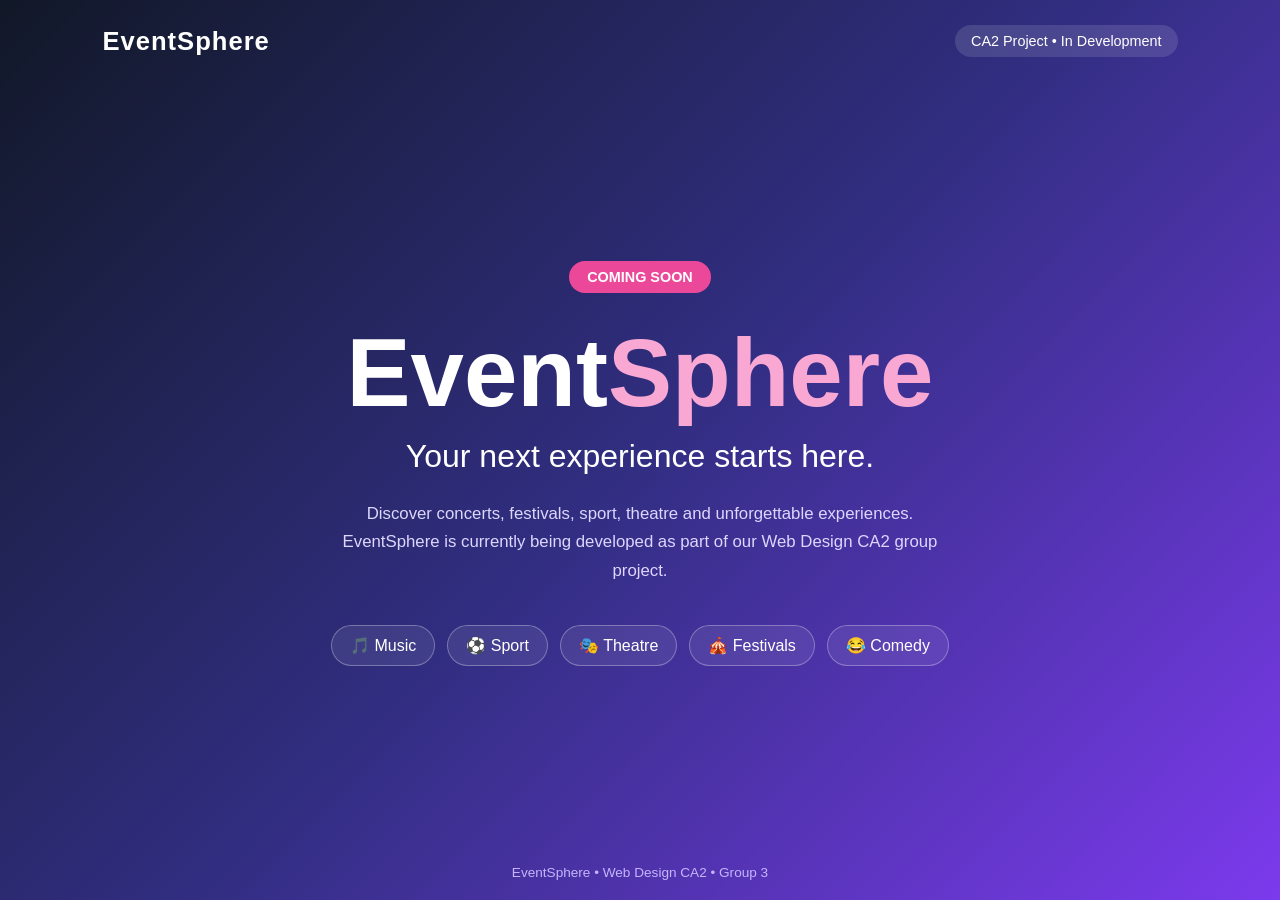
==== index.html @ 582c641f "Add files via upload" ====
<!DOCTYPE html>
<html lang="en">
<head>
    <meta charset="UTF-8">
    <meta name="viewport" content="width=device-width, initial-scale=1.0">

    <title>EventSphere | Coming Soon</title>

    <style>
        * {
            margin: 0;
            padding: 0;
            box-sizing: border-box;
        }

        body {
            font-family: Arial, sans-serif;
            min-height: 100vh;
            background: linear-gradient(135deg, #111827, #312e81, #7c3aed);
            color: white;
            display: flex;
            flex-direction: column;
        }

        nav {
            width: 100%;
            padding: 25px 8%;
            display: flex;
            justify-content: space-between;
            align-items: center;
        }

        .logo {
            font-size: 1.6rem;
            font-weight: bold;
            letter-spacing: 1px;
        }

        .status {
            background: rgba(255,255,255,0.12);
            padding: 8px 16px;
            border-radius: 20px;
            font-size: 0.9rem;
        }

        main {
            flex: 1;
            display: flex;
            justify-content: center;
            align-items: center;
            text-align: center;
            padding: 40px 20px;
        }

        .hero {
            max-width: 800px;
        }

        .tag {
            display: inline-block;
            background: #ec4899;
            padding: 8px 18px;
            border-radius: 20px;
            margin-bottom: 25px;
            font-size: 0.9rem;
            font-weight: bold;
        }

        h1 {
            font-size: clamp(3rem, 8vw, 6rem);
            margin-bottom: 10px;
        }

        h1 span {
            color: #f9a8d4;
        }

        h2 {
            font-size: clamp(1.3rem, 3vw, 2rem);
            font-weight: normal;
            margin-bottom: 25px;
        }

        p {
            max-width: 600px;
            margin: auto;
            line-height: 1.7;
            color: #ddd6fe;
            font-size: 1.05rem;
        }

        .categories {
            margin-top: 40px;
            display: flex;
            justify-content: center;
            flex-wrap: wrap;
            gap: 12px;
        }

        .categories span {
            border: 1px solid rgba(255,255,255,0.3);
            padding: 10px 18px;
            border-radius: 25px;
            background: rgba(255,255,255,0.08);
        }

        footer {
            text-align: center;
            padding: 20px;
            color: #c4b5fd;
            font-size: 0.85rem;
        }

        @media (max-width: 600px) {
            nav {
                padding: 20px;
            }

            .status {
                display: none;
            }
        }
    </style>
</head>

<body>

    <nav>
        <div class="logo">EventSphere</div>
        <div class="status">CA2 Project • In Development</div>
    </nav>

    <main>
        <section class="hero">

            <div class="tag">COMING SOON</div>

            <h1>Event<span>Sphere</span></h1>

            <h2>Your next experience starts here.</h2>

            <p>
                Discover concerts, festivals, sport, theatre and unforgettable
                experiences. EventSphere is currently being developed as part
                of our Web Design CA2 group project.
            </p>

            <div class="categories">
                <span>🎵 Music</span>
                <span>⚽ Sport</span>
                <span>🎭 Theatre</span>
                <span>🎪 Festivals</span>
                <span>😂 Comedy</span>
            </div>

        </section>
    </main>

    <footer>
        EventSphere • Web Design CA2 • Group 3
    </footer>

</body>
</html>
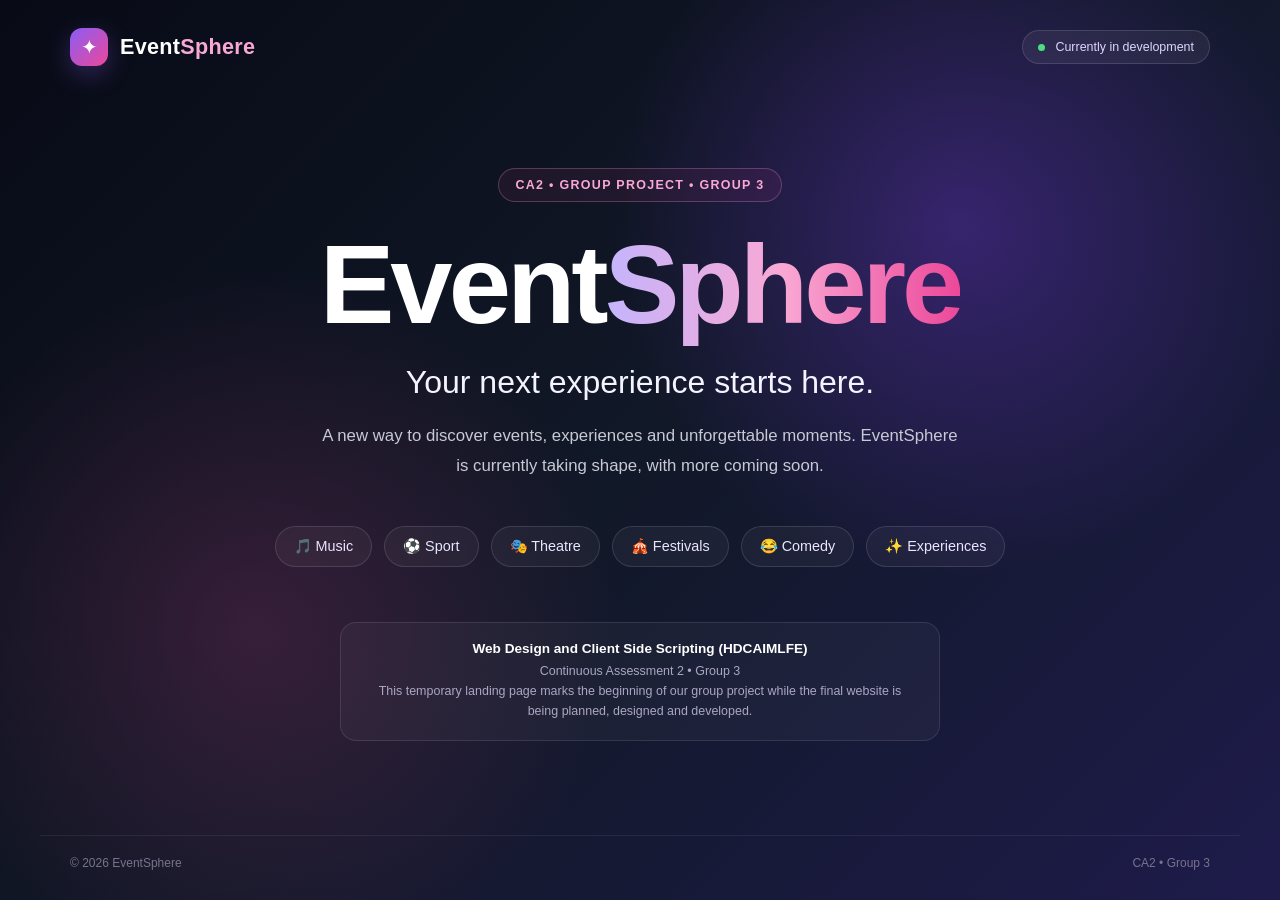
==== commit 0248b69b: "Revamp EventSphere landing page with new design Updated the HTML structure, styles, and content for " ====
--- a/index.html
+++ b/index.html
@@ -1,10 +1,14 @@
 <!DOCTYPE html>
 <html lang="en">
+
 <head>
     <meta charset="UTF-8">
     <meta name="viewport" content="width=device-width, initial-scale=1.0">
 
-    <title>EventSphere | Coming Soon</title>
+    <meta name="description"
+          content="EventSphere - Web Design and Client Side Scripting CA2 Group Project">
+
+    <title>EventSphere | Experiences Start Here</title>
 
     <style>
         * {
@@ -13,152 +17,471 @@
             box-sizing: border-box;
         }
 
+        :root {
+            --primary: #8b5cf6;
+            --secondary: #ec4899;
+            --accent: #f9a8d4;
+            --text: #ffffff;
+            --muted: #c4b5fd;
+            --dark: #090d1a;
+        }
+
         body {
-            font-family: Arial, sans-serif;
+            font-family: Arial, Helvetica, sans-serif;
             min-height: 100vh;
-            background: linear-gradient(135deg, #111827, #312e81, #7c3aed);
-            color: white;
+            color: var(--text);
+            background:
+                radial-gradient(circle at 75% 25%,
+                    rgba(124, 58, 237, 0.35),
+                    transparent 30%),
+
+                radial-gradient(circle at 20% 70%,
+                    rgba(236, 72, 153, 0.18),
+                    transparent 30%),
+
+                linear-gradient(135deg,
+                    #080b16 0%,
+                    #111827 50%,
+                    #1e1b4b 100%);
+
             display: flex;
             flex-direction: column;
         }
+
+
+        /* -----------------------------
+           Navigation
+        ------------------------------ */
 
         nav {
             width: 100%;
-            padding: 25px 8%;
+            max-width: 1200px;
+            margin: auto;
+            padding: 28px 30px;
+
             display: flex;
             justify-content: space-between;
             align-items: center;
         }
 
+        .brand {
+            display: flex;
+            align-items: center;
+            gap: 12px;
+        }
+
+        .brand-icon {
+            width: 38px;
+            height: 38px;
+            border-radius: 12px;
+
+            background: linear-gradient(
+                135deg,
+                var(--primary),
+                var(--secondary)
+            );
+
+            display: flex;
+            justify-content: center;
+            align-items: center;
+
+            font-size: 20px;
+            box-shadow: 0 8px 25px rgba(139, 92, 246, 0.3);
+        }
+
         .logo {
-            font-size: 1.6rem;
+            font-size: 1.35rem;
             font-weight: bold;
-            letter-spacing: 1px;
+            letter-spacing: 0.3px;
+        }
+
+        .logo span {
+            color: var(--accent);
         }
 
         .status {
-            background: rgba(255,255,255,0.12);
-            padding: 8px 16px;
-            border-radius: 20px;
-            font-size: 0.9rem;
-        }
+            border: 1px solid rgba(255, 255, 255, 0.13);
+            background: rgba(255, 255, 255, 0.06);
+
+            padding: 9px 15px;
+            border-radius: 25px;
+
+            font-size: 0.78rem;
+            color: #ddd6fe;
+        }
+
+        .status-dot {
+            display: inline-block;
+
+            width: 7px;
+            height: 7px;
+
+            margin-right: 7px;
+
+            background: #4ade80;
+            border-radius: 50%;
+        }
+
+
+        /* -----------------------------
+           Hero
+        ------------------------------ */
 
         main {
             flex: 1;
-            display: flex;
+
+            width: 100%;
+            max-width: 1200px;
+
+            margin: auto;
+            padding: 60px 30px 80px;
+
+            display: flex;
+            align-items: center;
             justify-content: center;
-            align-items: center;
+
             text-align: center;
-            padding: 40px 20px;
         }
 
         .hero {
-            max-width: 800px;
-        }
-
-        .tag {
+            max-width: 900px;
+        }
+
+        .project-badge {
             display: inline-block;
-            background: #ec4899;
-            padding: 8px 18px;
-            border-radius: 20px;
+
+            border: 1px solid rgba(249, 168, 212, 0.25);
+            background: rgba(236, 72, 153, 0.08);
+
+            color: #f9a8d4;
+
+            padding: 9px 17px;
+            border-radius: 30px;
+
+            font-size: 0.78rem;
+            font-weight: bold;
+
+            letter-spacing: 1.3px;
+            text-transform: uppercase;
+
+            margin-bottom: 30px;
+        }
+
+        h1 {
+            font-size: clamp(4rem, 10vw, 7rem);
+            line-height: 0.95;
+
+            letter-spacing: -4px;
+
             margin-bottom: 25px;
-            font-size: 0.9rem;
-            font-weight: bold;
-        }
-
-        h1 {
-            font-size: clamp(3rem, 8vw, 6rem);
-            margin-bottom: 10px;
         }
 
         h1 span {
-            color: #f9a8d4;
-        }
-
-        h2 {
-            font-size: clamp(1.3rem, 3vw, 2rem);
+            background: linear-gradient(
+                90deg,
+                #c4b5fd,
+                #f9a8d4,
+                #ec4899
+            );
+
+            -webkit-background-clip: text;
+            background-clip: text;
+
+            color: transparent;
+        }
+
+        .tagline {
+            font-size: clamp(1.4rem, 3vw, 2rem);
+
             font-weight: normal;
-            margin-bottom: 25px;
-        }
-
-        p {
-            max-width: 600px;
+            color: #f5f3ff;
+
+            margin-bottom: 20px;
+        }
+
+        .intro {
+            max-width: 650px;
+
             margin: auto;
-            line-height: 1.7;
-            color: #ddd6fe;
+
+            line-height: 1.8;
+
+            color: #c7c9d5;
+
             font-size: 1.05rem;
         }
 
+
+        /* -----------------------------
+           Categories
+        ------------------------------ */
+
         .categories {
-            margin-top: 40px;
+            margin-top: 45px;
+
             display: flex;
             justify-content: center;
             flex-wrap: wrap;
+
             gap: 12px;
         }
 
-        .categories span {
-            border: 1px solid rgba(255,255,255,0.3);
-            padding: 10px 18px;
-            border-radius: 25px;
-            background: rgba(255,255,255,0.08);
-        }
+        .category {
+            padding: 11px 18px;
+
+            border-radius: 30px;
+
+            border: 1px solid rgba(255, 255, 255, 0.12);
+            background: rgba(255, 255, 255, 0.045);
+
+            color: #e9e5ff;
+
+            font-size: 0.9rem;
+
+            transition: 0.25s;
+        }
+
+        .category:hover {
+            transform: translateY(-3px);
+
+            border-color: rgba(249, 168, 212, 0.5);
+
+            background: rgba(236, 72, 153, 0.1);
+        }
+
+
+        /* -----------------------------
+           Project information
+        ------------------------------ */
+
+        .project-card {
+            margin: 55px auto 0;
+
+            max-width: 600px;
+
+            padding: 18px 25px;
+
+            border-radius: 16px;
+
+            border: 1px solid rgba(255, 255, 255, 0.1);
+            background: rgba(255, 255, 255, 0.035);
+        }
+
+        .project-card strong {
+            display: block;
+
+            margin-bottom: 6px;
+
+            font-size: 0.85rem;
+            color: white;
+        }
+
+        .project-card p {
+            font-size: 0.78rem;
+            color: #aaa6c3;
+
+            line-height: 1.6;
+        }
+
+
+        /* -----------------------------
+           Footer
+        ------------------------------ */
 
         footer {
-            text-align: center;
-            padding: 20px;
-            color: #c4b5fd;
-            font-size: 0.85rem;
-        }
+            width: 100%;
+            max-width: 1200px;
+
+            margin: auto;
+
+            padding: 20px 30px 30px;
+
+            display: flex;
+            justify-content: space-between;
+
+            border-top: 1px solid rgba(255, 255, 255, 0.07);
+
+            color: #77738d;
+
+            font-size: 0.75rem;
+        }
+
+
+        /* -----------------------------
+           Mobile
+        ------------------------------ */
 
         @media (max-width: 600px) {
+
             nav {
-                padding: 20px;
+                padding: 22px 20px;
             }
 
             .status {
                 display: none;
             }
-        }
+
+            main {
+                padding: 45px 20px 60px;
+            }
+
+            h1 {
+                letter-spacing: -2px;
+            }
+
+            .categories {
+                margin-top: 35px;
+            }
+
+            footer {
+                padding: 20px;
+
+                flex-direction: column;
+                gap: 7px;
+
+                text-align: center;
+            }
+        }
+
     </style>
 </head>
 
+
 <body>
 
+
+    <!-- Navigation -->
+
     <nav>
-        <div class="logo">EventSphere</div>
-        <div class="status">CA2 Project • In Development</div>
+
+        <div class="brand">
+
+            <div class="brand-icon">
+                ✦
+            </div>
+
+            <div class="logo">
+                Event<span>Sphere</span>
+            </div>
+
+        </div>
+
+
+        <div class="status">
+
+            <span class="status-dot"></span>
+
+            Currently in development
+
+        </div>
+
     </nav>
 
+
+
+    <!-- Main Content -->
+
     <main>
+
         <section class="hero">
 
-            <div class="tag">COMING SOON</div>
-
-            <h1>Event<span>Sphere</span></h1>
-
-            <h2>Your next experience starts here.</h2>
-
-            <p>
-                Discover concerts, festivals, sport, theatre and unforgettable
-                experiences. EventSphere is currently being developed as part
-                of our Web Design CA2 group project.
+            <div class="project-badge">
+                CA2 • Group Project • Group 3
+            </div>
+
+
+            <h1>
+                Event<span>Sphere</span>
+            </h1>
+
+
+            <h2 class="tagline">
+                Your next experience starts here.
+            </h2>
+
+
+            <p class="intro">
+
+                A new way to discover events, experiences
+                and unforgettable moments.
+
+                EventSphere is currently taking shape,
+                with more coming soon.
+
             </p>
 
+
             <div class="categories">
-                <span>🎵 Music</span>
-                <span>⚽ Sport</span>
-                <span>🎭 Theatre</span>
-                <span>🎪 Festivals</span>
-                <span>😂 Comedy</span>
+
+                <div class="category">
+                    🎵 Music
+                </div>
+
+                <div class="category">
+                    ⚽ Sport
+                </div>
+
+                <div class="category">
+                    🎭 Theatre
+                </div>
+
+                <div class="category">
+                    🎪 Festivals
+                </div>
+
+                <div class="category">
+                    😂 Comedy
+                </div>
+
+                <div class="category">
+                    ✨ Experiences
+                </div>
+
             </div>
 
+
+
+            <!-- Academic project information -->
+
+            <div class="project-card">
+
+                <strong>
+                    Web Design and Client Side Scripting (HDCAIMLFE)
+                </strong>
+
+                <p>
+                    Continuous Assessment 2 • Group 3
+                </p>
+
+                <p>
+                    This temporary landing page marks the beginning
+                    of our group project while the final website is
+                    being planned, designed and developed.
+                </p>
+
+            </div>
+
         </section>
+
     </main>
 
+
+
+    <!-- Footer -->
+
     <footer>
-        EventSphere • Web Design CA2 • Group 3
+
+        <span>
+            © 2026 EventSphere
+        </span>
+
+        <span>
+            CA2 • Group 3
+        </span>
+
     </footer>
 
+
 </body>
-</html>+
+</html>
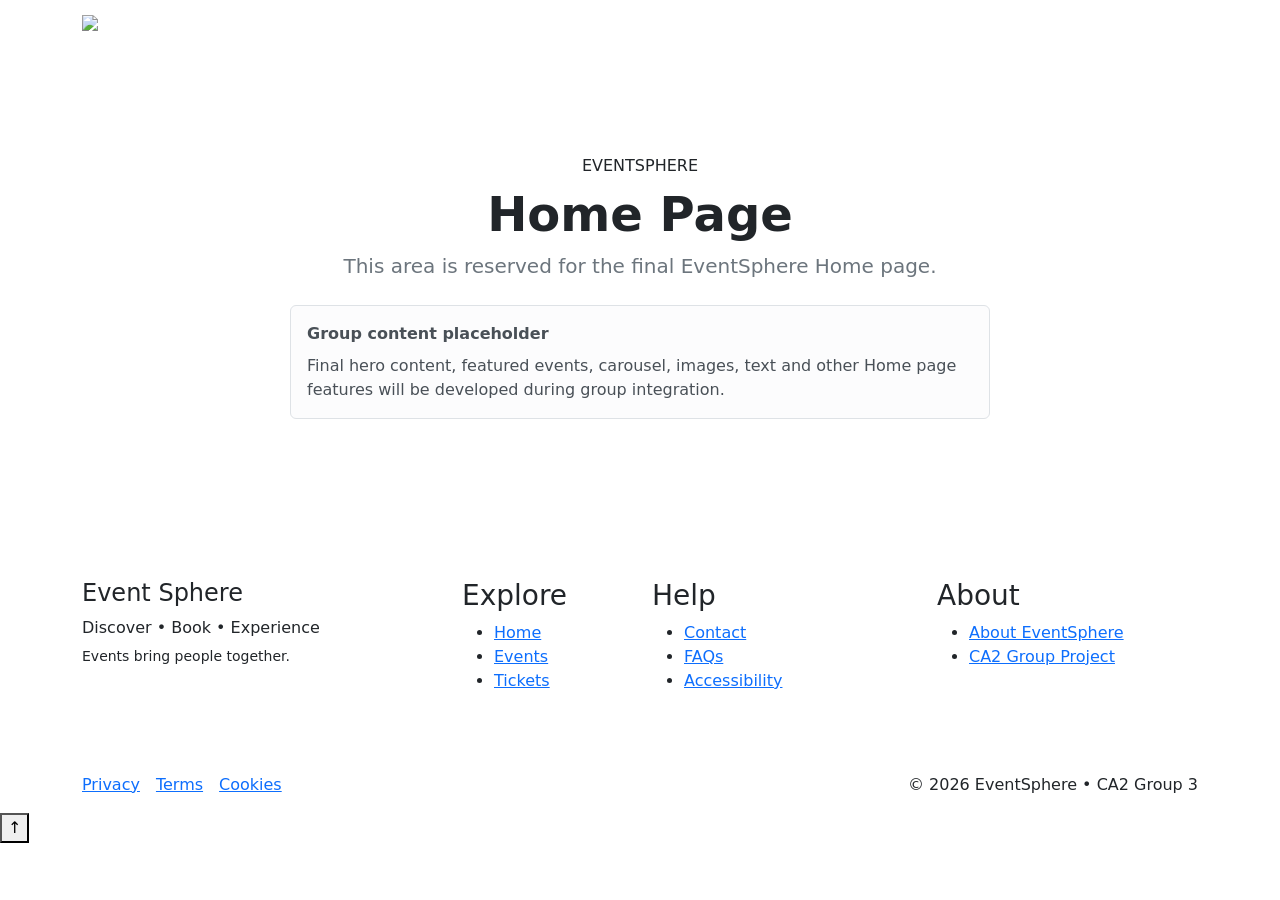
==== commit 7febefd0: "Add files via upload" ====
--- a/index.html
+++ b/index.html
@@ -1,487 +1,448 @@
-<!DOCTYPE html>
+<!doctype html>
 <html lang="en">
-
-<head>
-    <meta charset="UTF-8">
-    <meta name="viewport" content="width=device-width, initial-scale=1.0">
-
-    <meta name="description"
-          content="EventSphere - Web Design and Client Side Scripting CA2 Group Project">
-
-    <title>EventSphere | Experiences Start Here</title>
-
-    <style>
-        * {
-            margin: 0;
-            padding: 0;
-            box-sizing: border-box;
-        }
-
-        :root {
-            --primary: #8b5cf6;
-            --secondary: #ec4899;
-            --accent: #f9a8d4;
-            --text: #ffffff;
-            --muted: #c4b5fd;
-            --dark: #090d1a;
-        }
-
-        body {
-            font-family: Arial, Helvetica, sans-serif;
-            min-height: 100vh;
-            color: var(--text);
-            background:
-                radial-gradient(circle at 75% 25%,
-                    rgba(124, 58, 237, 0.35),
-                    transparent 30%),
-
-                radial-gradient(circle at 20% 70%,
-                    rgba(236, 72, 153, 0.18),
-                    transparent 30%),
-
-                linear-gradient(135deg,
-                    #080b16 0%,
-                    #111827 50%,
-                    #1e1b4b 100%);
-
-            display: flex;
-            flex-direction: column;
-        }
-
-
-        /* -----------------------------
-           Navigation
-        ------------------------------ */
-
-        nav {
-            width: 100%;
-            max-width: 1200px;
-            margin: auto;
-            padding: 28px 30px;
-
-            display: flex;
-            justify-content: space-between;
-            align-items: center;
-        }
-
-        .brand {
-            display: flex;
-            align-items: center;
-            gap: 12px;
-        }
-
-        .brand-icon {
-            width: 38px;
-            height: 38px;
-            border-radius: 12px;
-
-            background: linear-gradient(
-                135deg,
-                var(--primary),
-                var(--secondary)
-            );
-
-            display: flex;
-            justify-content: center;
-            align-items: center;
-
-            font-size: 20px;
-            box-shadow: 0 8px 25px rgba(139, 92, 246, 0.3);
-        }
-
-        .logo {
-            font-size: 1.35rem;
-            font-weight: bold;
-            letter-spacing: 0.3px;
-        }
-
-        .logo span {
-            color: var(--accent);
-        }
-
-        .status {
-            border: 1px solid rgba(255, 255, 255, 0.13);
-            background: rgba(255, 255, 255, 0.06);
-
-            padding: 9px 15px;
-            border-radius: 25px;
-
-            font-size: 0.78rem;
-            color: #ddd6fe;
-        }
-
-        .status-dot {
-            display: inline-block;
-
-            width: 7px;
-            height: 7px;
-
-            margin-right: 7px;
-
-            background: #4ade80;
-            border-radius: 50%;
-        }
-
-
-        /* -----------------------------
-           Hero
-        ------------------------------ */
-
-        main {
-            flex: 1;
-
-            width: 100%;
-            max-width: 1200px;
-
-            margin: auto;
-            padding: 60px 30px 80px;
-
-            display: flex;
-            align-items: center;
-            justify-content: center;
-
-            text-align: center;
-        }
-
-        .hero {
-            max-width: 900px;
-        }
-
-        .project-badge {
-            display: inline-block;
-
-            border: 1px solid rgba(249, 168, 212, 0.25);
-            background: rgba(236, 72, 153, 0.08);
-
-            color: #f9a8d4;
-
-            padding: 9px 17px;
-            border-radius: 30px;
-
-            font-size: 0.78rem;
-            font-weight: bold;
-
-            letter-spacing: 1.3px;
-            text-transform: uppercase;
-
-            margin-bottom: 30px;
-        }
-
-        h1 {
-            font-size: clamp(4rem, 10vw, 7rem);
-            line-height: 0.95;
-
-            letter-spacing: -4px;
-
-            margin-bottom: 25px;
-        }
-
-        h1 span {
-            background: linear-gradient(
-                90deg,
-                #c4b5fd,
-                #f9a8d4,
-                #ec4899
-            );
-
-            -webkit-background-clip: text;
-            background-clip: text;
-
-            color: transparent;
-        }
-
-        .tagline {
-            font-size: clamp(1.4rem, 3vw, 2rem);
-
-            font-weight: normal;
-            color: #f5f3ff;
-
-            margin-bottom: 20px;
-        }
-
-        .intro {
-            max-width: 650px;
-
-            margin: auto;
-
-            line-height: 1.8;
-
-            color: #c7c9d5;
-
-            font-size: 1.05rem;
-        }
-
-
-        /* -----------------------------
-           Categories
-        ------------------------------ */
-
-        .categories {
-            margin-top: 45px;
-
-            display: flex;
-            justify-content: center;
-            flex-wrap: wrap;
-
-            gap: 12px;
-        }
-
-        .category {
-            padding: 11px 18px;
-
-            border-radius: 30px;
-
-            border: 1px solid rgba(255, 255, 255, 0.12);
-            background: rgba(255, 255, 255, 0.045);
-
-            color: #e9e5ff;
-
-            font-size: 0.9rem;
-
-            transition: 0.25s;
-        }
-
-        .category:hover {
-            transform: translateY(-3px);
-
-            border-color: rgba(249, 168, 212, 0.5);
-
-            background: rgba(236, 72, 153, 0.1);
-        }
-
-
-        /* -----------------------------
-           Project information
-        ------------------------------ */
-
-        .project-card {
-            margin: 55px auto 0;
-
-            max-width: 600px;
-
-            padding: 18px 25px;
-
-            border-radius: 16px;
-
-            border: 1px solid rgba(255, 255, 255, 0.1);
-            background: rgba(255, 255, 255, 0.035);
-        }
-
-        .project-card strong {
-            display: block;
-
-            margin-bottom: 6px;
-
-            font-size: 0.85rem;
-            color: white;
-        }
-
-        .project-card p {
-            font-size: 0.78rem;
-            color: #aaa6c3;
-
-            line-height: 1.6;
-        }
-
-
-        /* -----------------------------
-           Footer
-        ------------------------------ */
-
-        footer {
-            width: 100%;
-            max-width: 1200px;
-
-            margin: auto;
-
-            padding: 20px 30px 30px;
-
-            display: flex;
-            justify-content: space-between;
-
-            border-top: 1px solid rgba(255, 255, 255, 0.07);
-
-            color: #77738d;
-
-            font-size: 0.75rem;
-        }
-
-
-        /* -----------------------------
-           Mobile
-        ------------------------------ */
-
-        @media (max-width: 600px) {
-
-            nav {
-                padding: 22px 20px;
-            }
-
-            .status {
-                display: none;
-            }
-
-            main {
-                padding: 45px 20px 60px;
-            }
-
-            h1 {
-                letter-spacing: -2px;
-            }
-
-            .categories {
-                margin-top: 35px;
-            }
-
-            footer {
-                padding: 20px;
-
-                flex-direction: column;
-                gap: 7px;
-
-                text-align: center;
-            }
-        }
-
-    </style>
-</head>
-
-
-<body>
-
-
-    <!-- Navigation -->
-
-    <nav>
-
-        <div class="brand">
-
-            <div class="brand-icon">
-                ✦
-            </div>
-
-            <div class="logo">
-                Event<span>Sphere</span>
-            </div>
-
-        </div>
-
-
-        <div class="status">
-
-            <span class="status-dot"></span>
-
-            Currently in development
-
-        </div>
-
-    </nav>
-
-
-
-    <!-- Main Content -->
-
-    <main>
-
-        <section class="hero">
-
-            <div class="project-badge">
-                CA2 • Group Project • Group 3
-            </div>
-
-
-            <h1>
-                Event<span>Sphere</span>
-            </h1>
-
-
-            <h2 class="tagline">
-                Your next experience starts here.
-            </h2>
-
-
-            <p class="intro">
-
-                A new way to discover events, experiences
-                and unforgettable moments.
-
-                EventSphere is currently taking shape,
-                with more coming soon.
-
-            </p>
-
-
-            <div class="categories">
-
-                <div class="category">
-                    🎵 Music
-                </div>
-
-                <div class="category">
-                    ⚽ Sport
-                </div>
-
-                <div class="category">
-                    🎭 Theatre
-                </div>
-
-                <div class="category">
-                    🎪 Festivals
-                </div>
-
-                <div class="category">
-                    😂 Comedy
-                </div>
-
-                <div class="category">
-                    ✨ Experiences
-                </div>
-
-            </div>
-
-
-
-            <!-- Academic project information -->
-
-            <div class="project-card">
-
-                <strong>
-                    Web Design and Client Side Scripting (HDCAIMLFE)
-                </strong>
-
-                <p>
-                    Continuous Assessment 2 • Group 3
-                </p>
-
-                <p>
-                    This temporary landing page marks the beginning
-                    of our group project while the final website is
-                    being planned, designed and developed.
-                </p>
-
-            </div>
-
-        </section>
-
-    </main>
-
-
-
-    <!-- Footer -->
-
-    <footer>
-
-        <span>
-            © 2026 EventSphere
-        </span>
-
-        <span>
-            CA2 • Group 3
-        </span>
-
-    </footer>
-
-
-</body>
-
-</html>
+	<head>
+		<meta charset="utf-8">
+		<meta name="viewport" content="width=device-width, initial-scale=1">
+		<meta name="description" content="EventSphere - discover events, book tickets and enjoy new experiences.">
+
+		<title>EventSphere | Home</title>
+
+		<!-- EventSphere Favicon -->
+		<link rel="icon" type="image/png" href="images/favicon.png">
+
+		<!-- Bootstrap 5.3 -->
+		<link href="https://cdn.jsdelivr.net/npm/bootstrap@5.3.9/dist/css/bootstrap.min.css"
+			  rel="stylesheet">
+
+		<!-- EventSphere CSS -->
+		<link rel="stylesheet" href="styles/style.css">
+	</head>
+	<body>
+
+	<!-- =========================================
+		 SHARED EVENTSPHERE HEADER
+	========================================= -->
+
+	<header class="site-header">
+		<nav class="navbar navbar-expand-lg navbar-dark">
+			<div class="container">
+
+				<!-- EventSphere Logo -->
+				<a class="navbar-brand" href="index.html">
+					<img src="images/logo.png" alt="EventSphere - Home" class="eventsphere-logo">
+				</a>
+
+				<!-- Mobile Navigation Button -->
+				<button class="navbar-toggler"
+						type="button"
+						data-bs-toggle="collapse"
+						data-bs-target="#mainNavigation"
+						aria-controls="mainNavigation"
+						aria-expanded="false"
+						aria-label="Open navigation">
+
+					<span class="navbar-toggler-icon"></span>
+
+				</button>
+
+				<!-- Main Navigation -->
+				<div class="collapse navbar-collapse" id="mainNavigation">
+					<ul class="navbar-nav ms-auto">
+
+						<!-- Home -->
+						<li class="nav-item">
+							<a class="nav-link active" aria-current="page" href="index.html">Home</a>
+						</li>
+
+						<!-- Events -->
+						<li class="nav-item">
+							<a class="nav-link" href="events/events.html">Events</a>
+						</li>
+
+						<!-- Tickets -->
+						<li class="nav-item">
+							<a class="nav-link" href="tickets/tickets.html">Tickets</a>
+						</li>
+
+						<!-- Contact -->
+						<li class="nav-item">
+							<a class="nav-link" href="contact/contact.html">Contact</a>
+						</li>
+					</ul>
+				</div>
+			</div>
+		</nav>
+	</header>
+
+
+	<!-- =========================================
+		 HOME PAGE CONTENT
+
+		 PLACEHOLDER ONLY
+
+		 Final Home page content will be developed
+		 by the group member responsible for Home.
+	========================================= -->
+
+	<main>
+		<section class="py-5">
+			<div class="container">
+				<div class="placeholder-page text-center py-5 px-4">
+
+					<p class="section-label mb-2">EVENTSPHERE</p>
+					<h1 class="display-5 fw-bold">Home Page</h1>
+
+					<p class="lead text-secondary mx-auto mb-4"
+					   style="max-width: 650px;">
+
+						This area is reserved for the final
+						EventSphere Home page.
+
+					</p>
+
+					<div class="alert alert-light border
+								mx-auto text-start"
+						 style="max-width: 700px;">
+
+						<strong>Group content placeholder</strong>
+
+						<p class="mb-0 mt-2">
+
+							Final hero content, featured events,
+							carousel, images, text and other Home
+							page features will be developed during
+							group integration.
+
+						</p>
+					</div>
+				</div>
+			</div>
+		</section>
+	</main>
+
+	<!-- =========================================
+		 SHARED EVENTSPHERE FOOTER
+	========================================= -->
+
+	<footer class="site-footer">
+		<div class="container py-5">
+			<div class="row g-4">
+
+				<!-- EventSphere Brand -->
+				<div class="col-12 col-lg-4">
+					<div class="footer-brand">
+						<h2 class="h4">Event
+							<span>Sphere</span>
+						</h2>
+						<p class="mb-1">Discover • Book • Experience</p>
+						<small>Events bring people together.</small>
+					</div>
+				</div>
+
+				<!-- Explore -->
+				<div class="col-6 col-md-4 col-lg-2">
+					<h3 class="footer-heading">Explore</h3>
+					<ul class="footer-links">
+						<li>
+							<a href="index.html">Home</a>
+						</li>
+						<li>
+							<a href="events/events.html">Events</a>
+						</li>
+						<li>
+							<a href="tickets/tickets.html">Tickets</a>
+						</li>
+					</ul>
+				</div>
+
+				<!-- Help -->
+				<div class="col-6 col-md-4 col-lg-3">
+					<h3 class="footer-heading">Help</h3>
+					<ul class="footer-links">
+						<li>
+							<a href="contact/contact.html">Contact</a>
+						</li>
+						<li>
+							<a href="contact/contact.html">FAQs</a>
+						</li>
+						<li>
+							<a href="contact/contact.html">Accessibility</a>
+						</li>
+					</ul>
+				</div>
+
+				<!-- About -->
+				<div class="col-12 col-md-4 col-lg-3">
+					<h3 class="footer-heading">About</h3>
+					<ul class="footer-links">
+						<li>
+							<a href="#" data-bs-toggle="modal" data-bs-target="#aboutModal">About EventSphere</a>
+						</li>
+						<li>
+							<a href="#" data-bs-toggle="modal" data-bs-target="#projectModal">CA2 Group Project</a>
+						</li>
+					</ul>
+				</div>
+			</div>
+		</div>
+
+		<!-- Lower Footer -->
+		<div class="footer-bottom">
+			<div class="container py-3">
+				<div class="d-flex flex-column flex-md-row justify-content-between align-items-center gap-2">
+					<div class="d-flex flex-wrap justify-content-center gap-3">
+						<a href="#" data-bs-toggle="modal" data-bs-target="#privacyModal">Privacy</a>
+						<a href="#" data-bs-toggle="modal" data-bs-target="#termsModal">Terms</a>
+						<a href="#" data-bs-toggle="modal" data-bs-target="#cookiesModal">Cookies</a>
+					</div>
+					<p class="mb-0">© 2026 EventSphere • CA2 Group 3</p>
+				</div>
+			</div>
+		</div>
+	</footer>
+	
+		<!-- PRIVACY MODAL -->
+	<div class="modal fade" id="privacyModal" tabindex="-1" aria-labelledby="privacyModalLabel" aria-hidden="true">
+		<div class="modal-dialog modal-dialog-centered">
+			<div class="modal-content">
+
+				<!-- Modal Header -->
+				<div class="modal-header">
+					<h2 class="modal-title fs-5" id="privacyModalLabel">EventSphere Privacy</h2>
+					<button type="button" class="btn-close" data-bs-dismiss="modal" aria-label="Close"></button>
+				</div>
+
+				<!-- Modal Content -->
+				<div class="modal-body">
+					<p>
+						EventSphere is a demonstration website
+						developed as part of the Web Design and
+						Client Side Scripting CA2 Group Project.
+					</p>
+					<p>
+						Information entered into demonstration forms,
+						including names, email addresses and optional
+						phone numbers, is used only within the current
+						browser session to demonstrate website
+						functionality.
+					</p>
+					<p>
+						EventSphere does not store this information in
+						a database or use it for real ticket purchases,
+						payments or event admissions.
+					</p>
+					<p class="mb-0">
+						Any booking references, confirmations and
+						tickets generated by EventSphere are
+						demonstration data only.
+					</p>
+				</div>
+
+				<!-- Modal Footer -->
+				<div class="modal-footer">
+					<button type="button" class="btn btn-dark" data-bs-dismiss="modal">Close</button>
+				</div>
+			</div>
+		</div>
+	</div>
+	
+	<!-- TERMS MODAL -->
+	<div class="modal fade" id="termsModal" tabindex="-1" aria-labelledby="termsModalLabel" aria-hidden="true">
+		<div class="modal-dialog modal-dialog-centered">
+			<div class="modal-content">
+
+				<!-- Modal Header -->
+				<div class="modal-header">
+					<h2 class="modal-title fs-5" id="termsModalLabel">EventSphere Terms & Conditions</h2>
+					<button type="button" class="btn-close" data-bs-dismiss="modal" aria-label="Close"></button>
+				</div>
+
+				<!-- Modal Content -->
+				<div class="modal-body">
+					<p>
+						EventSphere is an educational demonstration
+						website created for the Web Design and
+						Client Side Scripting CA2 Group Project.
+					</p>
+					<p>
+						Event information, ticket prices, booking
+						references and availability shown on this
+						website are provided for demonstration
+						purposes only.
+					</p>
+					<p>
+						EventSphere does not process real payments,
+						complete real bookings or provide admission
+						to any event.
+					</p>
+					<p>
+						Tickets generated by EventSphere are
+						facsimile demonstration tickets only and
+						are clearly marked as not valid for
+						admission.
+					</p>
+					<p class="mb-0">
+						By using this demonstration website, users
+						acknowledge that all bookings, transactions
+						and tickets are simulated as part of the
+						CA2 project.
+					</p>
+				</div>
+
+				<!-- Modal Footer -->
+				<div class="modal-footer"> 
+					<button type="button" class="btn btn-dark" data-bs-dismiss="modal">Close</button>
+				</div>
+			</div>
+		</div>
+	</div>
+	
+	<!-- COOKIES MODAL -->
+	<div class="modal fade" id="cookiesModal" tabindex="-1" aria-labelledby="cookiesModalLabel" aria-hidden="true">
+		<div class="modal-dialog modal-dialog-centered">
+			<div class="modal-content">
+
+				<!-- Modal Header -->
+				<div class="modal-header">
+					<h2 class="modal-title fs-5" id="cookiesModalLabel">EventSphere Cookies</h2>
+					<button type="button" class="btn-close" data-bs-dismiss="modal" aria-label="Close"></button>
+				</div>
+
+				<!-- Modal Content -->
+				<div class="modal-body">
+					<p>
+						EventSphere is an educational demonstration
+						website developed for the Web Design and
+						Client Side Scripting CA2 Group Project.
+					</p>
+					<p>
+						EventSphere does not currently use advertising,
+						analytics or tracking cookies.
+					</p>
+					<p>
+						The demonstration booking process operates
+						within the current browser session and does
+						not use cookies to store customer details,
+						booking information or payment information.
+					</p>
+					<p>
+						If cookies or similar technologies were added
+						to a future version of EventSphere, visitors
+						would be informed about their purpose before
+						non-essential cookies were used.
+					</p>
+					<p class="mb-0">
+						The current EventSphere CA2 website therefore
+						does not require visitors to accept
+						non-essential cookies.
+					</p>
+				</div>
+
+				<!-- Modal Footer -->
+				<div class="modal-footer">
+					<button type="button" class="btn btn-dark" data-bs-dismiss="modal">Close</button>
+				</div>
+			</div>
+		</div>
+	</div>
+	
+	<!-- ABOUT EVENTSPHERE MODAL -->
+	<div class="modal fade" id="aboutModal" tabindex="-1" aria-labelledby="aboutModalLabel" aria-hidden="true">
+		<div class="modal-dialog modal-dialog-centered">
+			<div class="modal-content">
+				<div class="modal-header">
+					<h2 class="modal-title fs-5" id="aboutModalLabel">About EventSphere</h2>
+					<button type="button" class="btn-close" data-bs-dismiss="modal" aria-label="Close"></button>
+				</div>
+				<div class="modal-body">
+					<p>
+						<strong>EventSphere</strong> is a demonstration
+						event discovery and ticket-booking website
+						designed to make finding and exploring events
+						simple and engaging.
+					</p>
+					<p>
+						The website brings event information, ticket
+						selection, booking support and customer help
+						together in one consistent experience.
+					</p>
+					<p>
+						Visitors can explore events, review event
+						information, select demonstration tickets,
+						calculate booking costs and move through a
+						multi-step booking process.
+					</p>
+					<p class="mb-0">
+						EventSphere has been designed with responsive
+						layouts, accessibility and clear navigation
+						in mind so that the experience remains usable
+						across desktop, tablet and mobile devices.
+					</p>
+				</div>
+				<div class="modal-footer">
+					<button type="button" class="btn btn-dark" data-bs-dismiss="modal">Close</button>
+				</div>
+			</div>
+		</div>
+	</div>
+	
+	<!-- CA2 GROUP PROJECT MODAL -->
+	<div class="modal fade" id="projectModal" tabindex="-1" aria-labelledby="projectModalLabel" aria-hidden="true">
+		<div class="modal-dialog modal-dialog-centered">
+			<div class="modal-content">
+				<div class="modal-header">
+					<h2 class="modal-title fs-5" id="projectModalLabel">CA2 Group Project</h2>
+					<button type="button" class="btn-close" data-bs-dismiss="modal" aria-label="Close"></button>
+				</div>
+				<div class="modal-body">
+					<p>
+						EventSphere is being developed as the
+						<strong>Continuous Assessment 2</strong>
+						group project for
+						<strong>
+							Web Design and Client Side Scripting
+							(HDCAIMLFE)
+						</strong>.
+					</p>
+					<p>
+						The project is being completed by
+						<strong>Group 3</strong> and demonstrates the
+						use of HTML5, CSS, Bootstrap 5.3 and
+						client-side JavaScript.
+					</p>
+					<p>
+						The website includes responsive page layouts,
+						interactive event and ticket features, form
+						validation, accessibility considerations and
+						a simulated ticket-booking experience.
+					</p>
+					<p>
+						Some event information, ticket data, booking
+						references and generated tickets are fictional
+						and are included solely to demonstrate the
+						functionality of the website.
+					</p>
+					<p class="mb-0">
+						All tickets generated by EventSphere are
+						facsimiles and are not valid for admission
+						to any real event.
+					</p>
+				</div>
+				<div class="modal-footer">
+					<button type="button" class="btn btn-dark" data-bs-dismiss="modal">Close</button>
+				</div>
+			</div>
+		</div>
+	</div>
+	
+	<!-- BACK TO TOP BUTTON -->
+	<button id="backToTopButton" class="back-to-top" type="button" aria-label="Back to top" title="Back to top">↑</button>
+
+	<!-- BOOTSTRAP 5.3 JAVASCRIPT -->
+	<script src="https://cdn.jsdelivr.net/npm/bootstrap@5.3.9/dist/js/bootstrap.bundle.min.js"></script>
+
+	<!-- EVENTSPHERE JAVASCRIPT -->
+	<script src="../js/script.js"></script>
+
+	</body>
+</html>
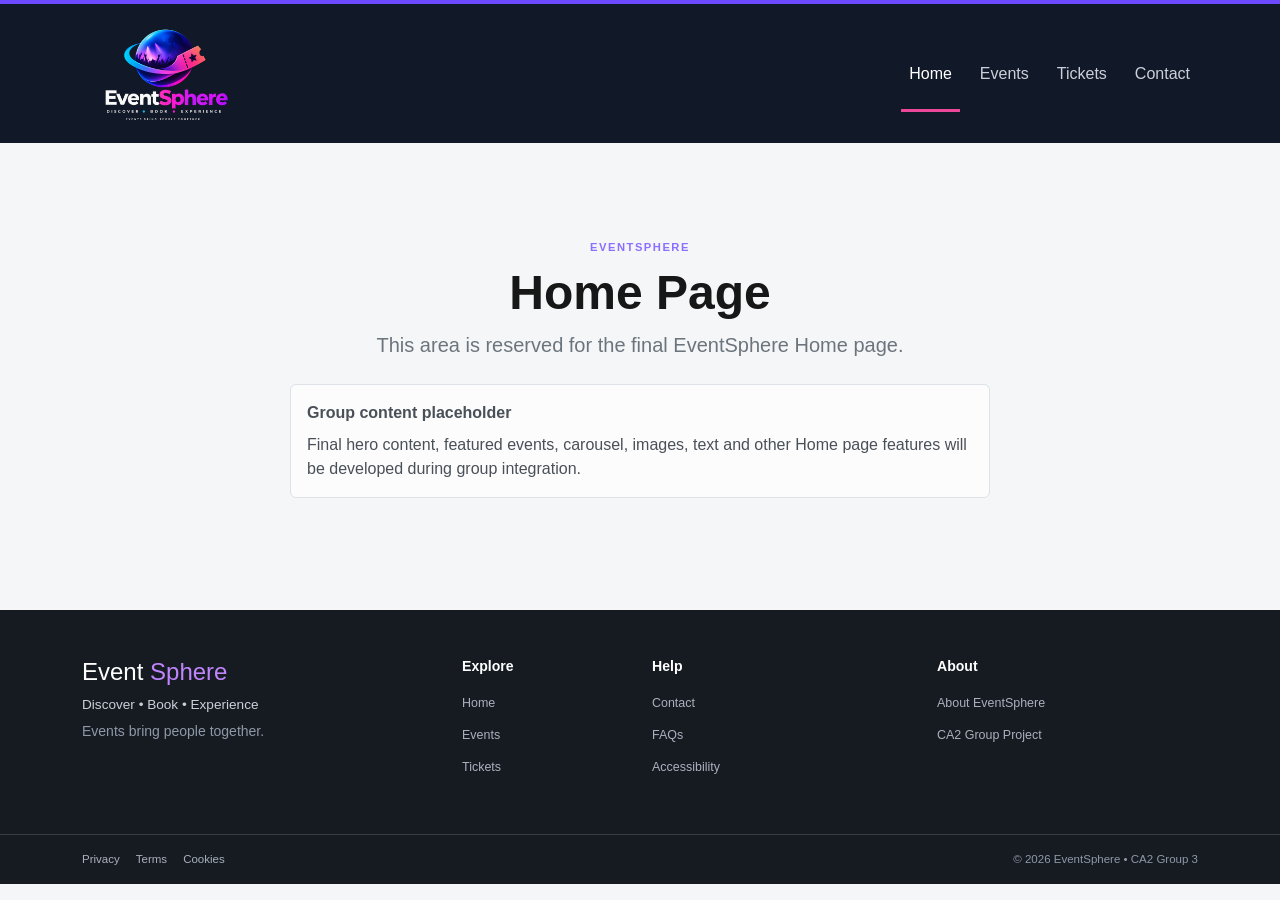
==== commit bf7977e9: "Fix HTML structure and add missing attributes" ====
--- a/index.html
+++ b/index.html
@@ -29,20 +29,12 @@
 
 				<!-- EventSphere Logo -->
 				<a class="navbar-brand" href="index.html">
-					<img src="images/logo.png" alt="EventSphere - Home" class="eventsphere-logo">
+					<img src="images/logo.png" alt="EventSphere - Home" class="eventsphere-logo" width="165" height="113">
 				</a>
 
 				<!-- Mobile Navigation Button -->
-				<button class="navbar-toggler"
-						type="button"
-						data-bs-toggle="collapse"
-						data-bs-target="#mainNavigation"
-						aria-controls="mainNavigation"
-						aria-expanded="false"
-						aria-label="Open navigation">
-
+				<button class="navbar-toggler" type="button" data-bs-toggle="collapse" data-bs-target="#mainNavigation" aria-controls="mainNavigation" aria-expanded="false" aria-label="Open navigation">
 					<span class="navbar-toggler-icon"></span>
-
 				</button>
 
 				<!-- Main Navigation -->
@@ -202,7 +194,7 @@
 	</footer>
 	
 		<!-- PRIVACY MODAL -->
-	<div class="modal fade" id="privacyModal" tabindex="-1" aria-labelledby="privacyModalLabel" aria-hidden="true">
+	<div class="modal fade" id="privacyModal" tabindex="-1" role="dialog" aria-labelledby="privacyModalLabel" aria-hidden="true">
 		<div class="modal-dialog modal-dialog-centered">
 			<div class="modal-content">
 
@@ -247,7 +239,7 @@
 	</div>
 	
 	<!-- TERMS MODAL -->
-	<div class="modal fade" id="termsModal" tabindex="-1" aria-labelledby="termsModalLabel" aria-hidden="true">
+	<div class="modal fade" id="termsModal" tabindex="-1" role="dialog" aria-labelledby="termsModalLabel" aria-hidden="true">
 		<div class="modal-dialog modal-dialog-centered">
 			<div class="modal-content">
 
@@ -298,7 +290,7 @@
 	</div>
 	
 	<!-- COOKIES MODAL -->
-	<div class="modal fade" id="cookiesModal" tabindex="-1" aria-labelledby="cookiesModalLabel" aria-hidden="true">
+	<div class="modal fade" id="cookiesModal" tabindex="-1" role="dialog" aria-labelledby="cookiesModalLabel" aria-hidden="true">
 		<div class="modal-dialog modal-dialog-centered">
 			<div class="modal-content">
 
@@ -347,7 +339,7 @@
 	</div>
 	
 	<!-- ABOUT EVENTSPHERE MODAL -->
-	<div class="modal fade" id="aboutModal" tabindex="-1" aria-labelledby="aboutModalLabel" aria-hidden="true">
+	<div class="modal fade" id="aboutModal" tabindex="-1" role="dialog" aria-labelledby="aboutModalLabel" aria-hidden="true">
 		<div class="modal-dialog modal-dialog-centered">
 			<div class="modal-content">
 				<div class="modal-header">
@@ -387,7 +379,7 @@
 	</div>
 	
 	<!-- CA2 GROUP PROJECT MODAL -->
-	<div class="modal fade" id="projectModal" tabindex="-1" aria-labelledby="projectModalLabel" aria-hidden="true">
+	<div class="modal fade" id="projectModal" tabindex="-1" role="dialog" aria-labelledby="projectModalLabel" aria-hidden="true">
 		<div class="modal-dialog modal-dialog-centered">
 			<div class="modal-content">
 				<div class="modal-header">
@@ -445,4 +437,5 @@
 	<script src="../js/script.js"></script>
 
 	</body>
-</html>+
+</html>
--- a/styles/style.css
+++ b/styles/style.css
@@ -0,0 +1,2245 @@
+/* =============================================
+   EventSphere
+   Web Design and Client Side Scripting
+   CA2 - Group 3
+
+   Shared Website Stylesheet
+
+   Used by:
+   - Home
+   - Events
+   - Tickets
+   - Contact / Help
+
+   Framework:
+   - Bootstrap 5.3
+
+   Custom styling includes:
+   - EventSphere branding and colours
+   - Navigation and footer
+   - Responsive page layouts
+   - Ticket booking interface
+   - Booking progress and validation
+   - Facsimile ticket design
+   - Contact and Help sections
+   - Bootstrap component customisation
+   - Accessibility and responsive adjustments
+============================================= */
+
+:root {
+    /* Temporary colours.
+       Replace after the group agrees on the
+       final EventSphere visual identity. */
+
+    --eventsphere-primary: #6d4aff;
+    --eventsphere-primary-dark: #5432dd;
+    --eventsphere-secondary: #ec4899;
+
+    --eventsphere-dark: #111827;
+    --eventsphere-dark-soft: #20252d;
+
+    --eventsphere-background: #f5f6f8;
+    --eventsphere-surface: #ffffff;
+
+    --eventsphere-text: #171717;
+    --eventsphere-muted: #687080;
+
+    --eventsphere-border: #dfe3e8;
+
+    --eventsphere-shadow:
+        0 10px 35px rgba(17, 24, 39, 0.09);
+
+    --eventsphere-radius: 14px;
+}
+
+/* =============================================
+   General
+============================================= */
+
+/* =============================================
+   EventSphere Logo
+============================================= */
+
+.eventsphere-logo {
+    width: 165px;
+    height: auto;
+    display: block;
+}
+
+@media (max-width: 575.98px) {
+    .eventsphere-logo {
+        width: 150px;
+    }
+}
+
+body {
+    min-height: 100vh;
+    background: var(--eventsphere-background);
+    color: var(--eventsphere-text);
+    font-family: Arial, Helvetica, sans-serif;
+}
+
+button, a {
+    transition:
+        color 0.2s,
+        background-color 0.2s,
+        border-color 0.2s,
+        transform 0.2s,
+        box-shadow 0.2s;
+}
+
+/* =============================================
+   Navigation
+============================================= */
+
+.site-header {
+    background: var(--eventsphere-dark);
+    border-top: 4px solid var(--eventsphere-primary);
+}
+
+.site-header .navbar {
+    min-height: 78px;
+}
+
+.brand-icon {
+    width: 39px;
+    height: 39px;
+    display: inline-grid;
+    place-items: center;
+    border-radius: 11px;
+    color: white;
+    background:
+        linear-gradient(
+            135deg,
+            var(--eventsphere-primary),
+            var(--eventsphere-secondary)
+        );
+    box-shadow:
+        0 7px 20px
+        rgba(109, 74, 255, 0.3);
+}
+
+.brand-name {
+    color: white;
+    font-size: 1.35rem;
+    font-weight: 700;
+}
+
+.brand-name span {
+    color: #d8b4fe;
+}
+
+.site-header .nav-link {
+    color: #cbd0da;
+    margin-left: 12px;
+    border-bottom: 3px solid transparent;
+    padding-top: 26px;
+    padding-bottom: 23px;
+}
+
+.site-header .nav-link:hover,
+.site-header .nav-link:focus,
+.site-header .nav-link.active {
+    color: white;
+    border-bottom-color: var(--eventsphere-secondary);
+}
+
+/* =============================================
+   CONTACT / HELP PAGE
+============================================= */
+
+.contact-hero {
+    background:
+        radial-gradient(
+            circle at 50% 0%,
+            rgba(109, 74, 255, 0.10),
+            transparent 38%
+        ),
+        linear-gradient(
+            180deg,
+            #ffffff,
+            #f7f7fb
+        );
+    border-bottom:
+        1px solid var(--eventsphere-border);
+}
+
+.contact-hero-content {
+    max-width: 760px;
+    margin: auto;
+}
+
+.contact-hero h1 {
+    color: var(--eventsphere-text);
+    letter-spacing: -1px;
+}
+
+.contact-hero .lead {
+    max-width: 680px;
+}
+
+/* =============================================
+   Main Support Area
+============================================= */
+
+.contact-support-section {
+    padding-top: 45px;
+    background: var(--eventsphere-background);
+}
+
+.contact-accordion {
+    max-width: 1050px;
+    margin-left: auto;
+    margin-right: auto;
+}
+
+/* =============================================
+   Main Accordion Cards
+============================================= */
+
+.contact-accordion .accordion-item {
+    overflow: hidden;
+    margin-bottom: 20px;
+    border:
+        1px solid
+        var(--eventsphere-border);
+    border-radius: var(--eventsphere-radius);
+    background: var(--eventsphere-surface);
+    box-shadow: var(--eventsphere-shadow);
+}
+
+.contact-accordion .accordion-button {
+    padding: 23px 26px;
+    color: var(--eventsphere-text);
+    background: var(--eventsphere-surface);
+    font-size: 1rem;
+    font-weight: 700;
+    box-shadow: none;
+}
+
+.contact-accordion .accordion-button:not(.collapsed) {
+    color: white;
+    background: 
+        linear-gradient(
+            135deg,
+            var(--eventsphere-dark),
+            #2a1f55
+        );
+    box-shadow: none;
+}
+
+.contact-accordion .accordion-button:focus {
+    border-color: var(--eventsphere-primary);
+    box-shadow:
+        0 0 0 0.2rem
+        rgba(109, 74, 255, 0.15);
+}
+
+/* =============================================
+   Contact Accordion Plus / Minus
+============================================= */
+
+.contact-accordion .accordion-button::after {
+    content: "+" !important;
+    background: none !important;
+    background-image: none !important;
+    width: auto;
+    height: auto;
+    margin-left: auto;
+    color: var(--eventsphere-primary);
+    font-size: 1.5rem;
+    font-weight: 500;
+    line-height: 1;
+    transform: none !important;
+}
+
+.contact-accordion .accordion-button:not(.collapsed)::after {
+    content: "−" !important;
+    background: none !important;
+    background-image: none !important;
+    color: white;
+    transform: none !important;
+}
+
+/* =============================================
+   Help Centre
+============================================= */
+
+.help-article {
+    padding: 22px 0;
+    border-bottom:
+        1px solid
+        var(--eventsphere-border);
+}
+
+.help-article:first-of-type {
+    padding-top: 10px;
+}
+
+
+.help-article:last-of-type {
+    border-bottom: none;
+}
+
+.help-article h4 {
+    margin-bottom: 9px;
+    color: var(--eventsphere-text);
+    font-size: 1.05rem;
+    font-weight: 700;
+}
+
+.help-article p {
+    color: var(--eventsphere-muted);
+    line-height: 1.7;
+    font-size: 0.9rem;
+}
+
+.help-placeholder {
+    padding: 17px 19px;
+    color: #40355f;
+    border: 1px dashed #b9a6fa;
+    border-radius: 10px;
+    background: #f7f4ff;
+    font-size: 0.85rem;
+}
+
+/* =============================================
+   Contact Information Column
+============================================= */
+
+.contact-help-list {
+    margin-top: 30px;
+}
+
+.contact-help-item {
+    position: relative;
+    padding: 0 0 22px 22px;
+    border-left:
+        2px solid
+        #e6e1ff;
+}
+
+
+.contact-help-item:last-child {
+    padding-bottom: 0;
+}
+
+.contact-help-item::before {
+    content: "";
+    position: absolute;
+    left: -6px;
+    top: 3px;
+    width: 10px;
+    height: 10px;
+    border-radius: 50%;
+    background:
+        linear-gradient(
+            135deg,
+            var(--eventsphere-primary),
+            var(--eventsphere-secondary)
+        );
+}
+
+.contact-help-item strong {
+    display: block;
+    margin-bottom: 4px;
+    color: var(--eventsphere-text);
+    font-size: 0.92rem;
+}
+
+.contact-help-item span {
+    display: block;
+    color: var(--eventsphere-muted);
+    font-size: 0.82rem;
+    line-height: 1.6;
+}
+
+/* =============================================
+   Support Hours
+============================================= */
+
+.contact-support-details {
+    padding: 20px;
+    border-radius: 10px;
+    background:
+        linear-gradient(
+            135deg,
+            #f5f2ff,
+            #fff5fa
+        );
+    border:
+        1px solid
+        #e4dcff;
+    color: var(--eventsphere-muted);
+    font-size: 0.84rem;
+}
+
+.contact-support-details strong {
+    display: block;
+    margin-bottom: 3px;
+    color: var(--eventsphere-text);
+}
+
+/* =============================================
+   Contact Form Panel
+============================================= */
+
+.contact-form-panel {
+    padding: 30px;
+    border:
+        1px solid
+        var(--eventsphere-border);
+    border-radius: var(--eventsphere-radius);
+    background: white;
+    box-shadow:
+        0 12px 35px
+        rgba(17, 24, 39, 0.07);
+}
+
+.contact-form-panel .form-label {
+    font-weight: 700;
+}
+
+.contact-form-panel .form-control,
+.contact-form-panel .form-select {
+    min-height: 48px;
+    border:
+        1px solid
+        var(--eventsphere-border);
+    border-radius: 8px;
+}
+
+.contact-form-panel textarea.form-control {
+    min-height: 150px;
+    resize: vertical;
+}
+
+.contact-form-panel .form-control:focus,
+.contact-form-panel .form-select:focus {
+    border-color: var(--eventsphere-primary);
+    box-shadow:
+        0 0 0 0.2rem
+        rgba(109, 74, 255, 0.13);
+}
+
+/* =============================================
+   Contact Checkbox
+============================================= */
+
+.contact-form-panel .form-check-input {
+    width: 1.15rem;
+    height: 1.15rem;
+    margin-top: 0.18rem;
+}
+
+.contact-form-panel .form-check-input:checked {
+    border-color: var(--eventsphere-primary);
+    background-color: var(--eventsphere-primary);
+}
+
+.contact-form-panel .form-check-label {
+    padding-left: 4px;
+    color: var(--eventsphere-muted);
+    font-size: 0.82rem;
+    line-height: 1.6;
+}
+
+/* =============================================
+   Contact Success Message
+============================================= */
+
+.contact-success-message {
+    padding: 17px 20px;
+    color: #14532d;
+    border: 1px solid #86d5a4;
+    border-radius: 10px;
+    background: #f0fdf4;
+    font-size: 0.85rem;
+}
+
+/* =============================================
+   Contact Validation
+
+   Uses the same EventSphere validation
+   appearance as the Tickets page.
+============================================= */
+
+.contact-form-panel .form-control.field-error,
+.contact-form-panel .form-select.field-error {
+    border-color: #c81e1e;
+    background-color: #fff7f7;
+}
+
+.contact-form-panel .form-control.field-valid,
+.contact-form-panel .form-select.field-valid {
+    border-color: #198754;
+}
+
+/* =============================================
+   Contact Responsive Design
+============================================= */
+
+@media (max-width: 991.98px) {
+    .contact-form-panel {
+        padding: 25px;
+    }
+}
+
+@media (max-width: 575.98px) {
+    .contact-support-section {
+        padding-top: 25px;
+    }
+    .contact-accordion .accordion-button {
+        padding: 19px 20px;
+        font-size: 0.92rem;
+    }
+    .contact-accordion .accordion-body {
+        padding: 25px 20px !important;
+    }
+    .contact-form-panel {
+        padding: 22px 18px;
+    }
+    .contact-hero {
+        padding-top: 40px !important;
+        padding-bottom: 40px !important;
+    }
+    .contact-hero h1 {
+        font-size: 2.2rem;
+    }
+}
+
+/* =============================================
+   Back to Top Button
+============================================= */
+
+.back-to-top {
+    position: fixed;
+    right: 25px;
+    bottom: 25px;
+    width: 48px;
+    height: 48px;
+    display: grid;
+    place-items: center;
+    color: white;
+    border: none;
+    border-radius: 50%;
+    background:
+        linear-gradient(
+            135deg,
+            var(--eventsphere-primary),
+            var(--eventsphere-secondary)
+        );
+    box-shadow:
+        0 8px 24px
+        rgba(17, 24, 39, 0.22);
+    font-size: 1.35rem;
+    font-weight: 700;
+    cursor: pointer;
+    opacity: 0;
+    visibility: hidden;
+    transform: translateY(10px);
+    transition:
+        opacity 0.25s,
+        visibility 0.25s,
+        transform 0.25s,
+        box-shadow 0.25s;
+    z-index: 40;
+}
+
+.back-to-top.show {
+    opacity: 1;
+    visibility: visible;
+    transform: translateY(0);
+}
+
+.back-to-top:hover {
+    transform: translateY(-3px);
+    box-shadow:
+        0 12px 28px
+        rgba(109, 74, 255, 0.3);
+}
+
+.back-to-top:focus-visible {
+    outline: 3px solid #f9a8d4;
+    outline-offset: 3px;
+}
+
+/* Mobile */
+
+@media (max-width: 575.98px) {
+    .back-to-top {
+        right: 16px;
+        bottom: 16px;
+        width: 44px;
+        height: 44px;
+    }
+}
+
+/* =============================================
+   Event Summary
+============================================= */
+
+.event-summary {
+    color: white;
+    background:
+        radial-gradient(
+            circle at 80% 20%,
+            rgba(109, 74, 255, 0.27),
+            transparent 28%
+        ),
+        linear-gradient(
+            135deg,
+            #0d1220,
+            #181b31,
+            #271b52
+        );
+}
+
+.event-image-placeholder {
+    min-height: 175px;
+    border-radius: var(--eventsphere-radius);
+    border: 1px solid rgba(255, 255, 255, 0.18);
+    display: flex;
+    flex-direction: column;
+    justify-content: center;
+    align-items: center;
+    text-align: center;
+    background:
+        linear-gradient(
+            135deg,
+            rgba(37, 99, 235, 0.55),
+            rgba(109, 74, 255, 0.72),
+            rgba(236, 72, 153, 0.65)
+        );
+    box-shadow: 0 14px 40px rgba(0, 0, 0, 0.22);
+}
+
+.placeholder-label {
+    font-size: 0.85rem;
+    font-weight: 700;
+    letter-spacing: 1.1px;
+}
+
+.event-image-placeholder small {
+    margin-top: 6px;
+    color: #e9e5ff;
+}
+
+.event-category,
+.section-label {
+    color: #8b6fff;
+    font-size: 0.7rem;
+    font-weight: 700;
+    letter-spacing: 1.5px;
+}
+
+.event-summary .event-category {
+    color: #c4b5fd;
+}
+
+.event-title {
+    margin-bottom: 8px;
+    font-size: clamp(2rem, 5vw, 3.3rem);
+    font-weight: 750;
+    letter-spacing: -1px;
+}
+
+.event-meta {
+    color: #e3e5eb;
+    font-size: 0.9rem;
+}
+
+.event-description {
+    max-width: 760px;
+    color: #c9ccda;
+    line-height: 1.7;
+}
+
+/* =============================================
+   Important Information
+============================================= */
+.important-information {
+    color: white;
+    background: var(--eventsphere-dark-soft);
+    border-bottom: 1px solid rgba(255, 255, 255, 0.1);
+}
+
+.important-information p {
+    color: #e1e4eb;
+    font-size: 0.87rem;
+}
+
+.important-link {
+    padding: 4px 0;
+    color: #d8b4fe;
+    border: none;
+    background: transparent;
+    font-size: 0.84rem;
+    font-weight: 600;
+    text-decoration: underline;
+}
+
+.important-link:hover,
+.important-link:focus {
+    color: white;
+}
+
+/* =============================================
+   Main Booking Area
+============================================= */
+
+.ticket-booking-section {
+    min-height: 650px;
+}
+
+.venue-card,
+.ticket-card {
+    overflow: hidden;
+    border:
+        1px solid
+        var(--eventsphere-border);
+    border-radius: var(--eventsphere-radius);
+    box-shadow: var(--eventsphere-shadow);
+}
+
+.venue-card .card-header {
+    background: var(--eventsphere-surface);
+    padding: 20px 23px;
+    border-bottom:
+        1px solid
+        var(--eventsphere-border);
+}
+
+.placeholder-badge {
+    color: #5932b2;
+    background: #ede9fe;
+    padding: 7px 11px;
+    border-radius: 20px;
+    font-size: 0.68rem;
+    letter-spacing: 0.4px;
+}
+
+.venue-card .card-body {
+    padding: 20px;
+}
+
+.venue-placeholder {
+    min-height: 510px;
+    display: grid;
+    place-items: center;
+    padding: 35px;
+    text-align: center;
+    border: 2px dashed #c8cdd7;
+    border-radius: 11px;
+    background:
+        linear-gradient(
+            135deg,
+            #fbfcfd,
+            #eef1f5
+        );
+}
+
+.venue-placeholder-content {
+    max-width: 470px;
+}
+
+.venue-placeholder-icon {
+    width: 82px;
+    height: 82px;
+    display: grid;
+    place-items: center;
+    margin: 0 auto 20px;
+    border-radius: 50%;
+    color: white;
+    font-size: 2.1rem;
+    background:
+        linear-gradient(
+            135deg,
+            var(--eventsphere-primary),
+            var(--eventsphere-secondary)
+        );
+    box-shadow:
+        0 10px 25px
+        rgba(109, 74, 255, 0.25);
+}
+
+.venue-placeholder p {
+    color: var(--eventsphere-muted);
+    line-height: 1.7;
+}
+
+.venue-card-footer {
+    padding: 17px 22px;
+    color: var(--eventsphere-muted);
+    background: #fafbfc;
+    border-top:
+        1px solid
+        var(--eventsphere-border);
+    font-size: 0.81rem;
+}
+
+/* =============================================
+   Ticket Card
+============================================= */
+
+.ticket-card {
+    position: sticky;
+    top: 20px;
+}
+
+.ticket-introduction {
+    color: var(--eventsphere-muted);
+}
+
+.ticket-option {
+    display: flex;
+    justify-content: space-between;
+    align-items: center;
+    gap: 18px;
+    padding: 20px 0;
+    border-bottom:
+        1px solid
+        var(--eventsphere-border);
+}
+
+.ticket-details h3 {
+    margin-bottom: 2px;
+    font-size: 0.96rem;
+    font-weight: 700;
+}
+
+.ticket-details p {
+    margin-bottom: 5px;
+    color: var(--eventsphere-muted);
+    font-size: 0.76rem;
+}
+
+.ticket-details strong {
+    font-size: 0.91rem;
+}
+
+.ticket-details small {
+    color: var(--eventsphere-muted);
+    font-size: 0.66rem;
+}
+
+/* =============================================
+   Quantity Controls
+============================================= */
+
+.quantity-selector {
+    min-width: 112px;
+    display: flex;
+    justify-content: space-between;
+    align-items: center;
+    padding: 3px;
+    border:
+        1px solid
+        var(--eventsphere-border);
+    border-radius: 25px;
+}
+
+.quantity-button {
+    width: 32px;
+    height: 32px;
+    display: grid;
+    place-items: center;
+    padding: 0;
+    color: white;
+    border: none;
+    border-radius: 50%;
+    background: var(--eventsphere-primary);
+    font-size: 1.15rem;
+    line-height: 1;
+}
+
+.quantity-button:not(:disabled):hover {
+    background: var(--eventsphere-primary-dark);
+}
+
+.quantity-button:disabled {
+    opacity: 0.45;
+    cursor: not-allowed;
+}
+
+.quantity-value {
+    min-width: 25px;
+    text-align: center;
+    font-weight: 700;
+}
+
+/* =============================================
+   Order Summary
+============================================= */
+
+.order-summary {
+    padding: 18px;
+    border-radius: 9px;
+    background: #f6f8fa;
+}
+
+.summary-row {
+    display: flex;
+    justify-content: space-between;
+    padding: 5px 0;
+    color: var(--eventsphere-muted);
+    font-size: 0.86rem;
+}
+
+.summary-total {
+    margin-top: 10px;
+    padding-top: 12px;
+    color: var(--eventsphere-text);
+    border-top:
+        1px solid
+        var(--eventsphere-border);
+    font-size: 1.05rem;
+}
+
+
+.event-primary-button {
+    padding: 13px;
+    color: white;
+    border: none;
+    background:
+        linear-gradient(
+            90deg,
+            var(--eventsphere-primary),
+            var(--eventsphere-secondary)
+        );
+    font-weight: 700;
+}
+
+.event-primary-button:not(:disabled):hover {
+    color: white;
+    transform: translateY(-1px);
+    box-shadow:
+        0 8px 20px
+        rgba(109, 74, 255, 0.28);
+}
+
+.event-primary-button:disabled {
+    color: white;
+    opacity: 0.45;
+}
+
+.demo-notice {
+    color: var(--eventsphere-muted);
+    font-size: 0.71rem;
+}
+
+/* =============================================
+   Bootstrap Offcanvas Customisation
+============================================= */
+
+.event-offcanvas {
+    width: min(520px, 100%);
+}
+
+.event-offcanvas .offcanvas-header {
+    min-height: 71px;
+    border-bottom:
+        1px solid
+        var(--eventsphere-border);
+}
+
+.event-offcanvas .offcanvas-body {
+    padding: 27px;
+}
+
+.offcanvas-event-meta {
+    padding: 16px;
+    border-radius: 9px;
+    background: #f6f8fa;
+}
+
+.information-section {
+    padding: 20px 0;
+    border-bottom:
+        1px solid
+        var(--eventsphere-border);
+}
+
+.information-section:last-child {
+    border-bottom: none;
+}
+
+.information-section h4 {
+    font-weight: 700;
+}
+
+.information-section p {
+    margin-bottom: 0;
+    color: var(--eventsphere-muted);
+    font-size: 0.89rem;
+    line-height: 1.7;
+}
+
+/* =============================================
+   Footer
+============================================= */
+
+.site-footer {
+    color: #cad0da;
+    background: #161b22;
+}
+
+.footer-brand h2 {
+    color: white;
+}
+
+.footer-brand h2 span {
+    color: #c084fc;
+}
+
+.footer-brand p {
+    font-size: 0.85rem;
+}
+
+.footer-brand small {
+    color: #8f98a7;
+}
+
+.footer-heading {
+    margin-bottom: 15px;
+    color: white;
+    font-size: 0.88rem;
+    font-weight: 700;
+}
+
+.footer-links {
+    margin: 0;
+    padding: 0;
+    list-style: none;
+}
+
+.footer-links li {
+    margin-bottom: 8px;
+}
+
+.footer-links a {
+    color: #aab1bd;
+    font-size: 0.78rem;
+    text-decoration: none;
+}
+
+.footer-links a:hover,
+.footer-links a:focus {
+    color: white;
+}
+
+.footer-bottom {
+    color: #8f98a7;
+    border-top: 1px solid #373e48;
+    font-size: 0.72rem;
+}
+
+.footer-bottom a {
+    color: #aab1bd;
+    text-decoration: none;
+}
+
+.footer-bottom a:hover,
+.footer-bottom a:focus {
+    color: white;
+}
+
+/* =============================================
+   Responsive Adjustments
+============================================= */
+
+@media (max-width: 991.98px) {
+    .site-header .nav-link {
+        margin-left: 0;
+        padding: 12px 0;
+        border-bottom: none;
+    }
+    .site-header .nav-link.active {
+        color: #d8b4fe;
+    }
+    .ticket-card {
+        position: static;
+    }
+    .venue-placeholder {
+        min-height: 390px;
+    }
+}
+
+@media (max-width: 575.98px) {
+    .event-image-placeholder {
+        min-height: 210px;
+    }
+    .event-title {
+        font-size: 2.25rem;
+    }
+    .ticket-option {
+        flex-direction: column;
+        align-items: flex-start;
+    }
+    .quantity-selector {
+        align-self: flex-end;
+    }
+    .venue-placeholder {
+        min-height: 320px;
+        padding: 24px;
+    }
+    .venue-card .card-header {
+        align-items: flex-start !important;
+    }
+}
+
+@media (max-width: 575.98px) {
+    .eventsphere-logo {
+        width: 150px;
+    }
+}
+
+/* =============================================
+   Booking Progress
+============================================= */
+
+.booking-progress-section {
+    background: #ffffff;
+    border-bottom: 1px solid var(--eventsphere-border);
+}
+
+.booking-progress {
+    max-width: 850px;
+    margin: auto;
+    display: flex;
+    align-items: flex-start;
+    justify-content: center;
+}
+
+.progress-step {
+    min-width: 75px;
+    display: flex;
+    flex-direction: column;
+    align-items: center;
+    text-align: center;
+    color: var(--eventsphere-muted);
+}
+
+.step-number {
+    width: 38px;
+    height: 38px;
+    display: grid;
+    place-items: center;
+    border-radius: 50%;
+    border:
+        2px solid
+        var(--eventsphere-border);
+    background: white;
+    color: var(--eventsphere-muted);
+    font-weight: 700;
+    transition: 0.25s;
+}
+
+.progress-step span {
+    margin-top: 7px;
+    font-size: 0.76rem;
+    font-weight: 600;
+}
+
+/* Active Step */
+
+.progress-step.active {
+    color: var(--eventsphere-primary);
+}
+
+.progress-step.active .step-number {
+    color: white;
+    border-color: var(--eventsphere-primary);
+    background:
+        linear-gradient(
+            135deg,
+            var(--eventsphere-primary),
+            var(--eventsphere-secondary)
+        );
+    box-shadow:
+        0 5px 15px
+        rgba(109, 74, 255, 0.25);
+}
+
+/* Completed Step */
+
+.progress-step.completed {
+    color: var(--eventsphere-primary);
+}
+
+.progress-step.completed .step-number {
+    color: white;
+    border-color: var(--eventsphere-primary);
+    background: var(--eventsphere-primary);
+}
+
+/* Connecting Lines */
+
+.progress-line {
+    flex: 1;
+    max-width: 110px;
+    height: 2px;
+    margin-top: 19px;
+    background: var(--eventsphere-border);
+}
+
+/* Mobile */
+
+@media (max-width: 575.98px) {
+    .booking-progress-section {
+        padding-left: 8px;
+        padding-right: 8px;
+    }
+    .progress-step {
+        min-width: 46px;
+    }
+    .step-number {
+        width: 32px;
+        height: 32px;
+        font-size: 0.8rem;
+    }
+    .progress-step span {
+        font-size: 0.62rem;
+    }
+    .progress-line {
+        margin-top: 16px;
+    }
+}
+
+/* =============================================
+   Booking Details - Step 2
+============================================= */
+
+.booking-details-section {
+    min-height: 650px;
+    background: var(--eventsphere-background);
+}
+
+.booking-details-card,
+.details-summary-card {
+    border:
+        1px solid
+        var(--eventsphere-border);
+    border-radius: var(--eventsphere-radius);
+    box-shadow: var(--eventsphere-shadow);
+}
+
+.booking-details-introduction,
+.details-event-meta {
+    color: var(--eventsphere-muted);
+}
+
+.booking-details-card .form-label {
+    font-weight: 700;
+}
+
+.booking-details-card .form-control {
+    min-height: 48px;
+    border:
+        1px solid
+        var(--eventsphere-border);
+    border-radius: 8px;
+}
+
+.booking-details-card .form-control:focus {
+    border-color: var(--eventsphere-primary);
+    box-shadow: 
+		0 0 0 0.2rem
+        rgba(109, 74, 255, 0.15);
+}
+
+.required-marker {
+    color: #c81e1e;
+}
+
+.optional-marker {
+    margin-left: 6px;
+    color: var(--eventsphere-muted);
+    font-size: 0.72rem;
+    font-weight: 400;
+}
+
+.booking-demo-alert {
+    padding: 16px 18px;
+    color: #40355f;
+    border: 1px solid #ddd3ff;
+    border-radius: 9px;
+    background: #f6f2ff;
+    font-size: 0.85rem;
+}
+
+.details-summary-card {
+    position: sticky;
+    top: 20px;
+}
+
+.details-ticket-row {
+    display: flex;
+    justify-content: space-between;
+    gap: 20px;
+    padding: 7px 0;
+    color: var(--eventsphere-muted);
+    font-size: 0.88rem;
+}
+
+.details-ticket-row strong {
+    color: var(--eventsphere-text);
+}
+
+.next-version-notice {
+    color: var(--eventsphere-muted);
+    font-size: 0.72rem;
+}
+
+@media (max-width: 991.98px) {
+    .details-summary-card {
+        position: static;
+    }
+}
+
+/* =============================================
+   Booking Form Validation
+============================================= */
+
+.validation-message {
+    min-height: 20px;
+    margin-top: 5px;
+    color: #c81e1e;
+    font-size: 0.78rem;
+    font-weight: 600;
+}
+
+.booking-details-card .form-control.field-error {
+    border-color: #c81e1e;
+    background-color: #fff7f7;
+}
+
+.booking-details-card .form-control.field-error:focus {
+    border-color: #c81e1e;
+    box-shadow:
+        0 0 0 0.2rem
+        rgba(200, 30, 30, 0.12);
+}
+
+.booking-details-card .form-control.field-valid {
+    border-color: #198754;
+}
+
+.booking-details-card .form-control.field-valid:focus {
+    border-color: #198754;
+    box-shadow:
+        0 0 0 0.2rem
+        rgba(25, 135, 84, 0.12);
+}
+
+/* =============================================
+   Review Booking - Step 3
+============================================= */
+
+.review-booking-section {
+    min-height: 650px;
+    background: var(--eventsphere-background);
+}
+
+.review-page-title {
+    max-width: 720px;
+    margin-left: auto;
+    margin-right: auto;
+}
+
+.review-card,
+.review-customer-card {
+    border:
+        1px solid
+        var(--eventsphere-border);
+    border-radius: var(--eventsphere-radius);
+    box-shadow: var(--eventsphere-shadow);
+}
+
+.review-customer-card {
+    position: sticky;
+    top: 20px;
+}
+
+
+.review-event-meta {
+    display: flex;
+    flex-direction: column;
+    gap: 8px;
+    color: var(--eventsphere-muted);
+}
+
+.review-event-meta p {
+    margin-bottom: 0;
+}
+
+.review-divider {
+    margin: 28px 0;
+    border-color: var(--eventsphere-border);
+    opacity: 1;
+}
+
+.review-ticket-count {
+    padding: 6px 12px;
+    color: #5932b2;
+    border-radius: 20px;
+    background: #ede9fe;
+    font-size: 0.75rem;
+    font-weight: 700;
+}
+
+.review-ticket-row {
+    display: flex;
+    justify-content: space-between;
+    align-items: center;
+    gap: 20px;
+    padding: 13px 0;
+    border-bottom:
+        1px solid
+        var(--eventsphere-border);
+}
+
+.review-ticket-row:last-child {
+    border-bottom: none;
+}
+
+.review-ticket-information h4 {
+    margin-bottom: 2px;
+    font-size: 0.95rem;
+    font-weight: 700;
+}
+
+.review-ticket-information p {
+    margin-bottom: 0;
+    color: var(--eventsphere-muted);
+    font-size: 0.78rem;
+}
+
+.review-ticket-price {
+    white-space: nowrap;
+    font-weight: 700;
+}
+
+.review-price-summary {
+    padding: 20px;
+    border-radius: 10px;
+    background: #f6f8fa;
+}
+
+.review-customer-details {
+    margin-bottom: 0;
+}
+
+.review-detail-row {
+    padding: 13px 0;
+    border-bottom:
+        1px solid
+        var(--eventsphere-border);
+}
+
+.review-detail-row:first-child {
+    padding-top: 0;
+}
+
+.review-detail-row:last-child {
+    border-bottom: none;
+}
+
+.review-detail-row dt {
+    margin-bottom: 3px;
+    color: var(--eventsphere-muted);
+    font-size: 0.73rem;
+    font-weight: 600;
+    text-transform: uppercase;
+    letter-spacing: 0.5px;
+}
+
+.review-detail-row dd {
+    margin-bottom: 0;
+    color: var(--eventsphere-text);
+    font-size: 0.95rem;
+    font-weight: 600;
+    overflow-wrap: anywhere;
+}
+
+.review-notice {
+    padding: 16px 18px;
+    color: #40355f;
+    border: 1px solid #ddd3ff;
+    border-radius: 9px;
+    background: #f6f2ff;
+    font-size: 0.84rem;
+}
+
+@media (max-width: 991.98px) {
+    .review-customer-card {
+        position: static;
+    }
+}
+
+@media (max-width: 575.98px) {
+    .review-ticket-row {
+        align-items: flex-start;
+    }
+    .review-ticket-count {
+        font-size: 0.68rem;
+    }
+}
+
+/* =============================================
+   Booking Confirmed - Step 4
+============================================= */
+
+.booking-confirmed-section {
+    min-height: 700px;
+    background:
+        radial-gradient(
+            circle at 50% 10%,
+            rgba(109, 74, 255, 0.08),
+            transparent 35%
+        ),
+        var(--eventsphere-background);
+}
+
+.confirmation-wrapper {
+    max-width: 900px;
+    margin: auto;
+}
+
+.confirmation-icon {
+    width: 76px;
+    height: 76px;
+    display: grid;
+    place-items: center;
+    margin: 0 auto 22px;
+    color: white;
+    border-radius: 50%;
+    background:
+        linear-gradient(
+            135deg,
+            var(--eventsphere-primary),
+            var(--eventsphere-secondary)
+        );
+    box-shadow:
+        0 12px 30px
+        rgba(109, 74, 255, 0.28);
+    font-size: 2.1rem;
+    font-weight: 700;
+}
+
+.confirmation-introduction {
+    max-width: 620px;
+    color: var(--eventsphere-muted);
+    font-size: 1.05rem;
+}
+
+.confirmation-warning {
+    max-width: 720px;
+    margin: 0 auto 28px;
+    padding: 17px 20px;
+    color: #40355f;
+    border: 1px solid #ddd3ff;
+    border-radius: 10px;
+    background: #f6f2ff;
+    font-size: 0.85rem;
+}
+
+.booking-reference-card {
+    max-width: 520px;
+    margin: 0 auto 30px;
+    padding: 24px;
+    text-align: center;
+    color: white;
+    border-radius: var(--eventsphere-radius);
+    background:
+        linear-gradient(
+            135deg,
+            var(--eventsphere-dark),
+            #2a1f55
+        );
+    box-shadow: var(--eventsphere-shadow);
+}
+
+.booking-reference-label {
+    margin-bottom: 5px;
+    color: #c4b5fd;
+    font-size: 0.7rem;
+    font-weight: 700;
+    letter-spacing: 1.6px;
+}
+
+.booking-reference-value {
+    margin-bottom: 5px;
+    font-size: clamp(1.7rem, 5vw, 2.5rem);
+    font-weight: 800;
+    letter-spacing: 2px;
+}
+
+.booking-reference-help {
+    color: #c8cbd5;
+    font-size: 0.75rem;
+}
+
+.confirmation-summary-card {
+    overflow: hidden;
+    border:
+        1px solid
+        var(--eventsphere-border);
+    border-radius: var(--eventsphere-radius);
+    box-shadow: var(--eventsphere-shadow);
+}
+
+.confirmation-information p {
+    display: flex;
+    flex-direction: column;
+    margin-bottom: 14px;
+    color: var(--eventsphere-text);
+}
+
+.confirmation-information strong {
+    margin-bottom: 2px;
+    color: var(--eventsphere-muted);
+    font-size: 0.7rem;
+    font-weight: 600;
+    letter-spacing: 0.5px;
+    text-transform: uppercase;
+}
+
+.confirmation-divider {
+    margin: 28px 0;
+    border-color: var(--eventsphere-border);
+    opacity: 1;
+}
+
+.confirmed-ticket-row {
+    display: flex;
+    justify-content: space-between;
+    gap: 20px;
+    padding: 11px 0;
+    border-bottom:
+        1px solid
+        var(--eventsphere-border);
+}
+
+.confirmed-ticket-row:last-child {
+    border-bottom: none;
+}
+
+.confirmed-ticket-row span {
+    color: var(--eventsphere-muted);
+}
+
+.confirmed-ticket-row strong {
+    white-space: nowrap;
+}
+
+.confirmation-actions {
+    max-width: 520px;
+    margin: 30px auto 0;
+}
+
+.confirmation-ticket-button {
+    width: 100%;
+    padding: 15px;
+    font-size: 1rem;
+}
+
+@media (max-width: 575.98px) {
+    .confirmed-ticket-row {
+        align-items: flex-start;
+    }
+    .booking-reference-card {
+        padding: 20px 15px;
+    }
+}
+
+/* =============================================
+   Facsimile Tickets - Step 5
+============================================= */
+
+.facsimile-ticket-section {
+    min-height: 750px;
+    background:
+        radial-gradient(
+            circle at 50% 5%,
+            rgba(109, 74, 255, 0.09),
+            transparent 35%
+        ),
+        var(--eventsphere-background);
+}
+
+/* =============================================
+   Step 5 Page Heading
+============================================= */
+
+.ticket-page-heading {
+    max-width: 720px;
+    margin-left: auto;
+    margin-right: auto;
+}
+
+/* =============================================
+   Demonstration Warning
+============================================= */
+
+.facsimile-page-warning {
+    max-width: 850px;
+    margin: 0 auto 32px;
+    padding: 17px 20px;
+    color: #713f12;
+    border: 1px solid #f2cf80;
+    border-radius: 10px;
+    background: #fff9e8;
+    font-size: 0.85rem;
+}
+
+/* =============================================
+   Generated Tickets Container
+============================================= */
+
+.generated-tickets {
+    max-width: 950px;
+    margin: auto;
+    display: grid;
+    gap: 30px;
+}
+
+/* =============================================
+   Individual Facsimile Ticket
+============================================= */
+
+.facsimile-ticket {
+    position: relative;
+    overflow: hidden;
+    display: grid;
+    grid-template-columns:
+        minmax(0, 1fr)
+        230px;
+    min-height: 340px;
+    color: white;
+    border-radius: 18px;
+    background:
+        radial-gradient(
+            circle at 75% 20%,
+            rgba(236, 72, 153, 0.38),
+            transparent 32%
+        ),
+        linear-gradient(
+            135deg,
+            #0d1220,
+            #201948,
+            #3a1b63
+        );
+    box-shadow:
+        0 18px 45px
+        rgba(17, 24, 39, 0.19);
+}
+
+/* Decorative colour glow */
+
+.facsimile-ticket::before {
+    content: "";
+    position: absolute;
+    width: 240px;
+    height: 240px;
+    left: -90px;
+    bottom: -120px;
+    border-radius: 50%;
+    background: rgba(109, 74, 255, 0.25);
+    filter: blur(5px);
+}
+
+/* =============================================
+   Main Ticket Content
+============================================= */
+
+.ticket-main-content {
+    position: relative;
+    z-index: 1;
+    padding: 34px 38px;
+}
+
+.ticket-brand-row {
+    display: flex;
+    justify-content: space-between;
+    align-items: flex-start;
+    gap: 20px;
+    margin-bottom: 28px;
+}
+
+.ticket-logo {
+    width: 175px;
+    height: auto;
+    display: block;
+}
+
+.ticket-position {
+    padding: 7px 12px;
+    color: #f3e8ff;
+    border: 1px solid rgba(255, 255, 255, 0.25);
+    border-radius: 20px;
+    background: rgba(255, 255, 255, 0.08);
+    font-size: 0.72rem;
+    font-weight: 700;
+    white-space: nowrap;
+}
+
+.ticket-event-label {
+    margin-bottom: 4px;
+    color: #c4b5fd;
+    font-size: 0.68rem;
+    font-weight: 700;
+    letter-spacing: 1.6px;
+}
+
+.ticket-event-name {
+    margin-bottom: 24px;
+    font-size: clamp(1.8rem, 4vw, 2.7rem);
+    font-weight: 800;
+    letter-spacing: -0.5px;
+}
+
+/* =============================================
+   Event Information
+============================================= */
+
+.ticket-information-grid {
+    display: grid;
+    grid-template-columns:
+        repeat(3, minmax(0, 1fr));
+    gap: 22px;
+    margin-bottom: 25px;
+}
+
+.ticket-information-item span {
+    display: block;
+    margin-bottom: 3px;
+    color: #c4b5fd;
+    font-size: 0.65rem;
+    font-weight: 700;
+    letter-spacing: 0.8px;
+    text-transform: uppercase;
+}
+
+.ticket-information-item strong {
+    display: block;
+    color: white;
+    font-size: 0.9rem;
+    overflow-wrap: anywhere;
+}
+
+.ticket-holder-row {
+    display: grid;
+    grid-template-columns: 1fr 1fr;
+    gap: 22px;
+    padding-top: 20px;
+    border-top: 1px solid rgba(255, 255, 255, 0.16);
+}
+
+/* =============================================
+   Ticket Stub
+============================================= */
+
+.ticket-stub {
+    position: relative;
+    z-index: 1;
+    padding: 30px 24px;
+    display: flex;
+    flex-direction: column;
+    justify-content: space-between;
+    text-align: center;
+    border-left: 2px dashed rgba(255, 255, 255, 0.3);
+    background: rgba(8, 11, 22, 0.38);
+}
+
+/* Decorative perforation circles */
+.ticket-stub::before,
+.ticket-stub::after {
+    content: "";
+    position: absolute;
+    left: -14px;
+    width: 26px;
+    height: 26px;
+    border-radius: 50%;
+    background: var(--eventsphere-background);
+}
+
+.ticket-stub::before {
+    top: -13px;
+}
+
+.ticket-stub::after {
+    bottom: -13px;
+}
+
+/* =============================================
+   Ticket Type / Price
+============================================= */
+
+.facsimile-label {
+    color: #f9a8d4;
+    font-size: 0.72rem;
+    font-weight: 800;
+    letter-spacing: 2px;
+}
+
+.ticket-type-name {
+    margin: 14px 0 3px;
+    color: white;
+    font-size: 1.15rem;
+    font-weight: 700;
+}
+
+.ticket-price {
+    color: #ddd6fe;
+    font-size: 0.9rem;
+}
+
+/* =============================================
+   Decorative Barcode
+============================================= */
+
+.ticket-barcode {
+    height: 62px;
+    margin: 22px 0 12px;
+    background:
+        repeating-linear-gradient(
+            90deg,
+            white 0,
+            white 2px,
+            transparent 2px,
+            transparent 5px,
+            white 5px,
+            white 6px,
+            transparent 6px,
+            transparent 10px
+        );
+    opacity: 0.83;
+}
+
+.ticket-id {
+    color: #d8d9e3;
+    font-size: 0.68rem;
+    letter-spacing: 0.8px;
+    overflow-wrap: anywhere;
+}
+
+/* =============================================
+   Not Valid for Admission Stamp
+============================================= */
+
+.ticket-facsimile-stamp {
+    display: inline-block;
+    margin-top: 18px;
+    padding: 7px 9px;
+    color: #fecdd3;
+    border: 2px solid rgba(251, 113, 133, 0.72);
+    transform: rotate(-3deg);
+    font-size: 0.67rem;
+    font-weight: 800;
+    letter-spacing: 1px;
+}
+
+/* =============================================
+   Step 5 Buttons
+============================================= */
+
+.ticket-page-actions {
+    max-width: 650px;
+    margin: 35px auto 0;
+    display: grid;
+    grid-template-columns: 1fr 1fr 1fr;
+    gap: 15px;
+}
+
+.ticket-page-actions .btn {
+    padding: 13px;
+}
+
+.print-help {
+    color: var(--eventsphere-muted);
+    font-size: 0.72rem;
+}
+
+/* =============================================
+   Step 5 Responsive Design
+============================================= */
+
+@media (max-width: 767.98px) {
+    .facsimile-ticket {
+        grid-template-columns: 1fr;
+    }
+    .ticket-stub {
+        min-height: 250px;
+        border-left: none;
+        border-top: 2px dashed rgba(255, 255, 255, 0.3);
+    }
+    .ticket-stub::before,
+    .ticket-stub::after {
+        top: -14px;
+        bottom: auto;
+    }
+    .ticket-stub::before {
+        left: -13px;
+    }
+    .ticket-stub::after {
+        left: auto;
+        right: -13px;
+    }
+    .ticket-information-grid {
+        grid-template-columns: 1fr 1fr;
+    }
+    .ticket-page-actions {
+        grid-template-columns: 1fr;
+    }
+}
+
+@media (max-width: 480px) {
+    .ticket-main-content {
+        padding: 27px 22px;
+    }
+    .ticket-brand-row {
+        flex-direction: column;
+    }
+    .ticket-logo {
+        width: 145px;
+    }
+    .ticket-information-grid,
+    .ticket-holder-row {
+        grid-template-columns: 1fr;
+    }
+}
+
+/* =============================================
+   EventSphere Bootstrap Modals
+============================================= */
+
+.modal-content {
+    overflow: hidden;
+    border: none;
+    border-radius: 14px;
+    box-shadow: 0 20px 60px rgba(17, 24, 39, 0.30);
+}
+
+/* Modal Header */
+.modal-header {
+    padding: 20px 24px;
+    color: white;
+    border-bottom: none;
+    background:
+        linear-gradient(
+            135deg,
+            var(--eventsphere-dark),
+            #2a1f55
+        );
+}
+
+.modal-title {
+    font-weight: 700;
+}
+
+/* White close X on dark header */
+.modal-header .btn-close {
+    filter: invert(1);
+    opacity: 0.8;
+}
+
+.modal-header .btn-close:hover {
+    opacity: 1;
+}
+
+/* Modal Content */
+.modal-body {
+    padding: 25px 24px;
+    color: var(--eventsphere-text);
+    line-height: 1.7;
+}
+
+.modal-body p {
+    margin-bottom: 16px;
+}
+
+.modal-body strong {
+    color: var(--eventsphere-primary-dark);
+}
+
+/* Modal Footer */
+.modal-footer {
+    padding: 15px 24px;
+    border-top: 1px solid var(--eventsphere-border);
+    background: #f8f9fb;
+}
+
+/* EventSphere-style close button */
+.modal-footer .btn-dark {
+    border: none;
+    background:
+        linear-gradient(
+            135deg,
+            var(--eventsphere-primary),
+            var(--eventsphere-secondary)
+        );
+}
+
+.modal-footer .btn-dark:hover {
+    transform: translateY(-1px);
+    box-shadow: 0 6px 16px rgba(109, 74, 255, 0.25);
+}
+
+/* Small EventSphere accent */
+.modal-header::before {
+    content: "";
+    width: 4px;
+    height: 28px;
+    margin-right: 12px;
+    border-radius: 4px;
+    background:
+        linear-gradient(
+            180deg,
+            var(--eventsphere-primary),
+            var(--eventsphere-secondary)
+        );
+}
+
+/* =============================================
+   Print Facsimile Tickets
+============================================= */
+@media print {
+    @page {
+        size: A4 portrait;
+        margin: 12mm;
+    }
+
+    body {
+        background: white;
+    }
+
+    /* Hide normal website content */
+    body > header,
+	.event-summary,
+	.important-information,
+	.back-to-top,
+    .booking-progress-section,
+    .event-offcanvas,
+    .offcanvas-backdrop,
+    .site-footer,
+    .ticket-page-heading,
+    .facsimile-page-warning,
+	.ticket-email-notice,
+    .ticket-page-actions,
+    .print-help {
+        display: none !important;
+    }
+	
+	#ticketSelectionStep,
+	#bookingDetailsStep,
+	#reviewBookingStep,
+	#bookingConfirmedStep {
+		display: none !important;
+	}
+
+    /* Show Step 5 */
+    #facsimileTicketStep {
+        display: block !important;
+        min-height: auto;
+        padding: 0 !important;
+        background: white;
+    }
+
+    #facsimileTicketStep .container {
+        width: 100%;
+        max-width: none;
+        margin: 0;
+        padding: 0;
+    }
+
+    /* Generated tickets */
+    .generated-tickets {
+        display: block;
+        max-width: none;
+    }
+
+    /* Individual printed ticket */
+    .facsimile-ticket {
+        width: 100%;
+        min-height: 0;
+        margin: 0 0 12mm;
+        grid-template-columns:
+            minmax(0, 1fr)
+            190px;
+        border: 1px solid #333;
+        border-radius: 10px;
+        box-shadow: none;
+        break-inside: avoid;
+        page-break-inside: avoid;
+        print-color-adjust: exact;
+        -webkit-print-color-adjust: exact;
+    }
+
+    .ticket-main-content {
+        padding: 25px;
+    }
+
+    .ticket-stub {
+        padding: 24px 18px;
+    }
+
+    .ticket-logo {
+        width: 145px;
+    }
+
+    .ticket-event-name {
+        font-size: 1.65rem;
+    }
+
+    .ticket-barcode {
+        print-color-adjust: exact;
+        -webkit-print-color-adjust: exact;
+    }
+}
+
+/* =============================================
+   Simulated Email Confirmation
+============================================= */
+
+.ticket-email-notice {
+    max-width: 850px;
+    margin: 0 auto 32px;
+    padding: 17px 20px;
+    display: flex;
+    align-items: center;
+    gap: 15px;
+    color: #14532d;
+    border: 1px solid #86d5a4;
+    border-radius: 10px;
+    background: #f0fdf4;
+}
+
+.ticket-email-icon {
+    width: 42px;
+    height: 42px;
+    flex-shrink: 0;
+    display: grid;
+    place-items: center;
+    border-radius: 50%;
+    color: white;
+    background: #198754;
+    font-size: 1.1rem;
+}
+
+.ticket-email-notice p {
+    margin-bottom: 4px;
+    font-size: 0.85rem;
+}
+
+.ticket-email-notice small {
+    color: #53705e;
+    font-size: 0.72rem;
+}
+
+/* Mobile */
+@media (max-width: 575.98px) {
+    .ticket-email-notice {
+        align-items: flex-start;
+    }
+}
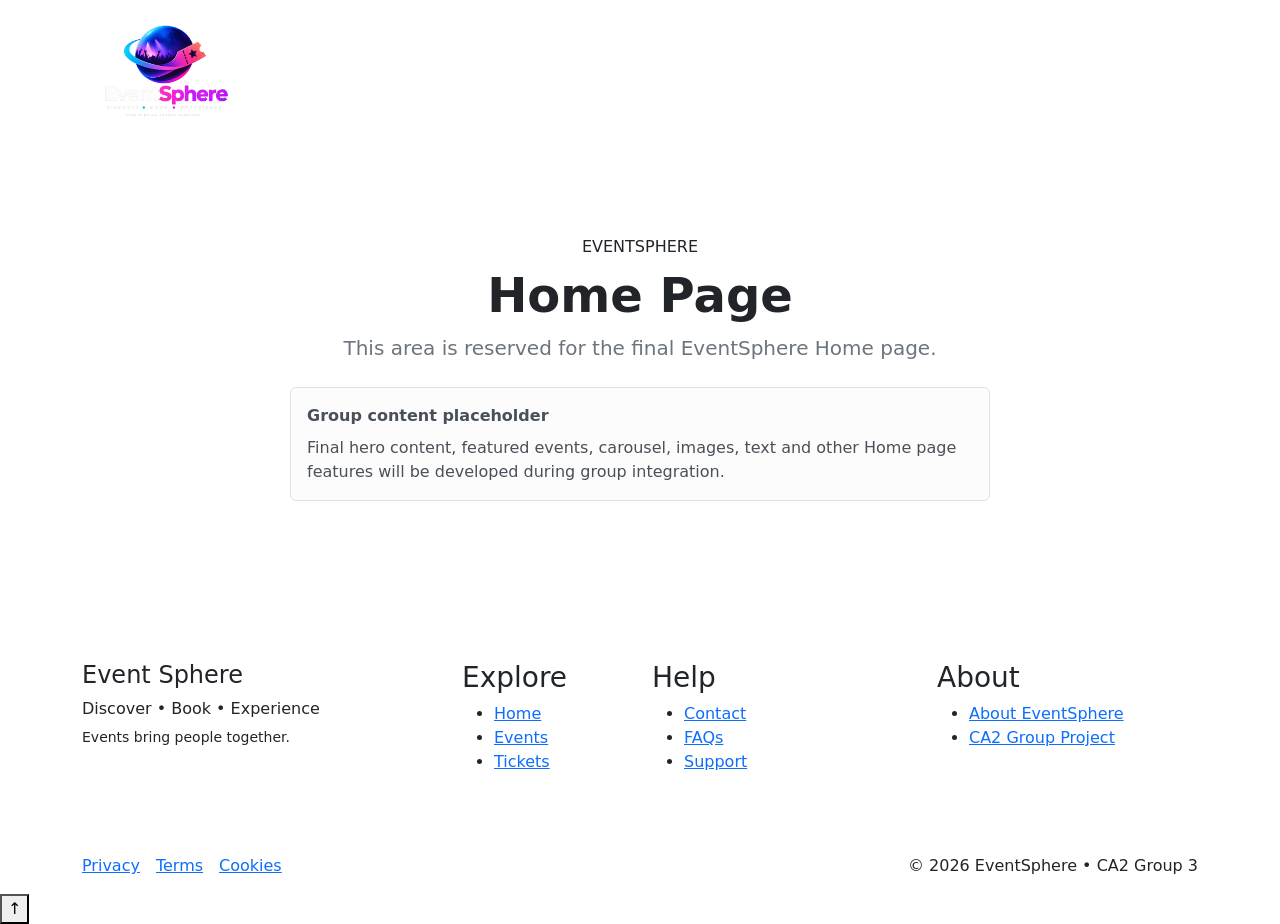
==== commit 3cd14379: "Add files via upload" ====
--- a/index.html
+++ b/index.html
@@ -155,10 +155,10 @@
 							<a href="contact/contact.html">Contact</a>
 						</li>
 						<li>
-							<a href="contact/contact.html">FAQs</a>
-						</li>
-						<li>
-							<a href="contact/contact.html">Accessibility</a>
+							<a href="contact/contact.html#helpCentreHeading">FAQs</a>
+						</li>
+						<li>
+							<a href="contact/contact.html#contactHeading">Support</a>
 						</li>
 					</ul>
 				</div>
@@ -434,8 +434,7 @@
 	<script src="https://cdn.jsdelivr.net/npm/bootstrap@5.3.9/dist/js/bootstrap.bundle.min.js"></script>
 
 	<!-- EVENTSPHERE JAVASCRIPT -->
-	<script src="../js/script.js"></script>
+	<script src="js/script.js"></script>
 
 	</body>
-
-</html>
+</html>
